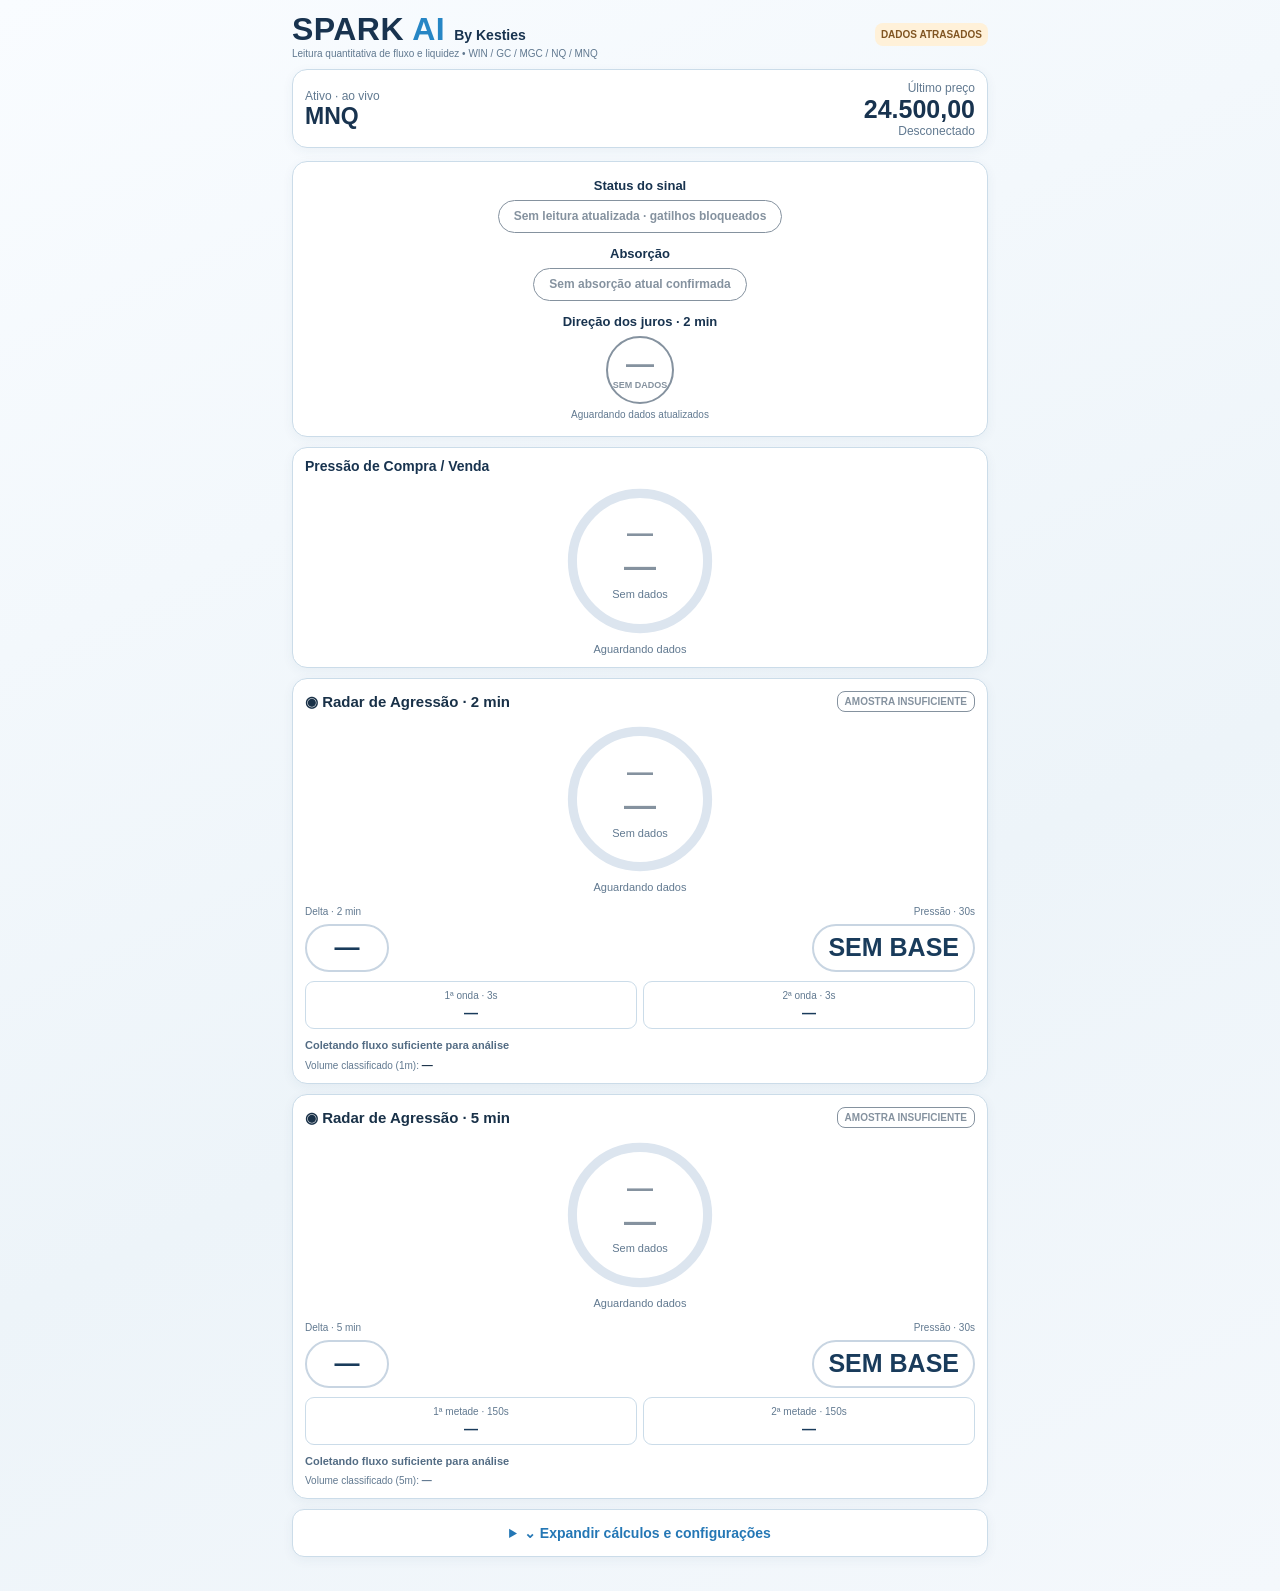
==== index.html @ b1f190fa "Fit Spark AI operational dashboard to iPhone viewport without scrolling" ====
<!DOCTYPE html>
<html lang="pt-BR"><head><meta charset="utf-8"/><meta content="width=device-width,initial-scale=1,viewport-fit=cover" name="viewport"/><meta content="#f2f7fb" name="theme-color"/><link href="./manifest.webmanifest" rel="manifest"/><title>Spark AI By Kesties</title><style>
:root{font:14px -apple-system,BlinkMacSystemFont,Inter,Arial,sans-serif;color:#e7effb;background:#080e18}*{box-sizing:border-box}body{margin:0;background:radial-gradient(ellipse at top right,#192a43,#080e18 65%)}main{max-width:1100px;margin:auto;padding:17px 13px 80px}.row{display:flex;align-items:center;justify-content:space-between;flex-wrap:wrap;gap:9px}.brand{font-size:25px;font-weight:900;letter-spacing:.04em}.brand em{color:#61ccf6;font-style:normal}.muted,small{color:#9cb0cb;font-size:12px}.pill{border-radius:8px;background:#4b3a20;color:#ffe0a5;padding:8px;font-size:11px;font-weight:800}.panel{background:#131e2e;border:1px solid #2e405a;border-radius:15px;padding:16px;margin-top:13px}.hero{background:linear-gradient(115deg,#152842,#131c2b)}h2{margin:0 0 13px;font-size:16px}.price{font-size:38px;font-weight:850}.signal{font-size:21px;font-weight:850}.delta-strip{display:flex;align-items:center;justify-content:space-between;gap:10px;margin-top:12px;background:#213248;border:1px solid #41556e;border-radius:10px;padding:10px 12px}.delta-strip strong{font-size:24px;white-space:nowrap}.delta-strip small{display:block;font-size:11px}.delta-strip .delta-caption{font-weight:700;font-size:12px}.zones{display:grid;grid-template-columns:1fr 1fr;gap:9px;margin-top:12px}.zone{background:#192c41;border:1px solid #38526b;border-radius:10px;padding:11px}.zone b{display:block;font-size:20px;margin:6px 0}.zone small{display:block;line-height:1.4}.zone.active-buy{border-color:#40d69c}.zone.active-sell{border-color:#ff7388}.up{color:#40d69c}.down{color:#ff7388}.neutral{color:#b4c2d3}.warning{color:#ffdc9e;background:#332b1b;padding:10px;border-radius:8px;font-size:12px;line-height:1.5;margin-top:12px}.grid{display:grid;grid-template-columns:repeat(2,minmax(0,1fr));gap:8px}.metric{background:#1c2c41;border:1px solid #34455e;border-radius:9px;padding:10px;min-width:0}.metric span{display:block;color:#acc0d9;font-size:12px}.metric strong{font-size:19px;overflow-wrap:anywhere}.controls{display:flex;gap:9px;flex-wrap:wrap;align-items:center}input,select,button{background:#263d57;color:#eef5ff;border:1px solid #47617e;border-radius:8px;padding:9px;font:inherit;max-width:100%}button{background:#276cad;font-weight:700}button:disabled{opacity:.5}label{color:#c2d1e4;font-size:12px}input[type=number]{width:100px}input[type=url]{width:100%}.hidden{display:none}.sides{display:grid;grid-template-columns:1fr 1fr;gap:8px;margin-bottom:8px;font-weight:800;font-size:12px}.sides div:last-child{text-align:right}.bar{height:16px;display:flex;overflow:hidden;border-radius:7px;background:#43536a}.buy{background:#29c88e}.sell{background:#ef6175}.tf{display:grid;grid-template-columns:repeat(5,minmax(0,1fr));gap:5px}.tfi{background:#20314a;border:1px solid #344a67;border-radius:8px;text-align:center;padding:8px 2px}.tfi b{display:block;font-size:15px;margin:6px 0}.tfi small{font-size:10px}.event{padding:10px;background:#1e3048;border-left:3px solid #5a9ce4;border-radius:8px;margin:8px 0}.event.bad{border-left-color:#ff7181}.event.good{border-left-color:#30d5a1}.events{max-height:310px;overflow:auto}.entry{display:grid;grid-template-columns:repeat(3,minmax(0,1fr));gap:7px}.entry .metric strong{font-size:16px}.cols{display:grid;gap:0}a{color:#8fc9ff}@media(min-width:750px){.grid{grid-template-columns:repeat(4,minmax(0,1fr))}.cols{grid-template-columns:1fr 1fr;gap:13px}} 
/* Direction has its own neutral/buy/sell color, independent from entry confirmation. */
#focusDash #focusDirection{width:92px;height:92px;min-width:92px;border:3px solid #c8d5e2;border-radius:50%;background:transparent;display:flex;align-items:center;justify-content:center;margin:8px auto 10px;box-sizing:border-box;font-size:54px;line-height:1;color:#7b8794}
#focusDash #focusDirection.is-up{border-color:#18a558;color:#127a42}
#focusDash #focusDirection.is-down{border-color:#d64545;color:#b12e2e}
#focusDash #focusDirection.is-neutral{border-color:#c8d5e2;color:#7b8794}
#focusDash #focusDirectionText.is-up{color:#127a42}
#focusDash #focusDirectionText.is-down{color:#b12e2e}
#focusDash #focusDirectionText.is-neutral{color:#7b8794}
</style><style>
main{max-width:720px;padding:10px 12px 34px}.brand{font-size:19px}.focus-head,.focus-pressure,.focus-flow,.focus-tile,.focus-entry{background:#112137;border:1px solid #2b5175;border-radius:15px;padding:12px;margin-top:10px}.focus-head{display:flex;align-items:center;justify-content:space-between;gap:10px}.focus-head strong{display:block;font-size:23px}.focus-price{text-align:right}.focus-price strong{font-size:25px}.focus-price small{display:block}.focus-label{color:#bdd2e9;font-size:12px;margin-bottom:6px}.focus-pressure-line{display:flex;align-items:center;gap:10px}.focus-pressure-line .bar{flex:1;height:13px}.focus-pressure-line b{font-size:19px}.focus-flow .row b{font-size:17px}.focus-flow-cols{min-height:67px;display:grid;grid-template-columns:85px minmax(0,1fr) 78px;align-items:end;gap:7px;margin-top:10px}.focus-flow-cols strong{display:block;font-size:21px;overflow-wrap:normal;white-space:nowrap}.focus-flow-cols small{display:block;font-size:10px;color:#aac0d7}.focus-histogram{min-width:0;height:54px;display:flex;gap:2px;align-items:center;justify-content:center;overflow:hidden}.focus-histogram i{display:block;flex:1;max-width:12px;background:#2ac98f;min-height:3px;border-radius:2px}.focus-histogram i.negative{background:#ed6175}.focus-grid{display:grid;grid-template-columns:1fr 1fr;gap:8px;margin-top:10px}.focus-tile{margin:0;min-width:0;min-height:118px;padding:12px;text-align:center;display:flex;flex-direction:column;align-items:center;justify-content:space-around;gap:5px}.focus-tile>b{align-self:start;font-size:13px}.focus-tile small{font-size:10px;color:#b5c8df}.focus-big{color:#41dd9c;font-size:36px;line-height:1}.focus-tile>strong{font-size:15px}.focus-ring{border:8px solid #31445e;border-top-color:#3cdb9d;border-left-color:#3cdb9d;border-bottom-color:#3cdb9d;border-radius:50%;width:82px;height:82px;display:flex;flex-direction:column;align-items:center;justify-content:center}.focus-ring strong{font-size:19px}.focus-ring small{font-size:9px}.focus-state{color:#a7b8d1;overflow-wrap:anywhere}.focus-structure{width:100%;font-size:11px}.focus-structure span{display:flex;justify-content:space-between;border-bottom:1px solid #29415d;padding:5px 0;gap:4px}.focus-entry{display:grid;grid-template-columns:1fr 1fr;gap:8px;margin-top:10px}.focus-entry strong{display:block;font-size:17px;margin-top:5px;overflow-wrap:anywhere}.focus-entry small{display:block;font-size:10px;color:#aec1d8}.advanced-details{margin-top:10px;border:1px solid #2b5175;border-radius:12px;background:#152842}.advanced-details summary{padding:15px;text-align:center;cursor:pointer;color:#79bcff;font-weight:700}.advanced-details #advancedContent{padding:0 8px 12px}.advanced-details .panel{margin-top:9px}#focusDash .pill{padding:4px 7px;font-size:10px;background:#28425a;color:#bbd5f0}@media(max-width:390px){.focus-tile{min-height:105px}.focus-flow-cols{grid-template-columns:73px minmax(0,1fr) 70px}.focus-head strong{font-size:20px}.focus-price strong{font-size:22px}} 
 .compact-header .brand{font-size:19px}.compact-header .muted{font-size:10px}.compact-header .pill{padding:6px;font-size:10px}@media(max-width:420px){.focus-flow{padding:10px}.focus-flow-cols{grid-template-columns:73px minmax(0,1fr) 66px;gap:4px}.focus-flow-cols strong{font-size:19px}.focus-histogram{height:44px}.focus-tile{min-height:100px;padding:9px}.focus-ring{width:67px;height:67px;border-width:6px}.focus-big{font-size:31px}.compact-header .brand{font-size:18px}}  .focus-flow{height:126px;overflow:hidden}.focus-flow-cols{height:65px;min-height:0;grid-template-columns:76px minmax(0,1fr) 75px;align-items:center}.focus-flow-cols>div{min-width:0;overflow:hidden}.focus-flow-cols strong{display:block;font-size:20px!important;white-space:nowrap!important;overflow:hidden;text-overflow:clip;word-break:normal!important;overflow-wrap:normal!important}.focus-histogram{height:56px;align-self:center}.focus-flow-cols small{font-size:10px}.focus-head{padding:9px 12px}.focus-pressure{padding:10px 12px}.focus-tile{min-height:104px}.focus-grid{gap:7px}.focus-tile .focus-ring{height:71px;width:71px} @media(max-width:420px){.focus-flow{height:120px}.focus-flow-cols{grid-template-columns:73px minmax(0,1fr) 65px}.focus-flow-cols strong{font-size:18px!important}.focus-histogram{height:49px}}  #focusVolume{display:block!important;max-width:100%;height:26px!important;line-height:26px!important;white-space:nowrap!important;overflow:hidden!important;font-size:19px!important;overflow-wrap:normal!important;word-break:keep-all!important}#focusHistogram{height:48px!important} .focus-flow{height:122px!important;max-height:122px!important;overflow:hidden!important}  #focusHistogram{height:50px!important;display:flex!important;align-items:stretch!important;gap:3px!important;position:relative}#focusHistogram:after{content:"";position:absolute;left:0;right:0;top:50%;height:1px;background:#445773;pointer-events:none}#focusHistogram .delta-slot{position:relative;flex:1;min-width:0;height:100%;display:block}#focusHistogram .delta-slot i{position:absolute;left:0;right:0;display:block;width:100%;max-width:none;border-radius:2px;height:auto}#focusHistogram .delta-slot i.positive{bottom:50%;background:#32d99c}#focusHistogram .delta-slot i.negative{top:50%;background:#ef6175}#focusHistogram svg{display:block;width:100%;height:60px;overflow:visible;flex:none}#focusHistogram{height:60px!important;overflow:hidden} html,body{width:100%;max-width:100%;overflow-x:hidden}#advancedDetails input,#advancedDetails select{font-size:16px!important} 
/* Flow AI — ice-white mobile theme. Presentation-only; no signal changes. */
:root{color:#193148;background:#f2f7fb;color-scheme:light}
html,body{background:#f2f7fb!important;color:#193148!important}
body{background:linear-gradient(155deg,#f9fcff 0%,#edf4f9 60%,#f4f8fc 100%)!important}
.brand,.focus-head strong,.focus-flow-cols strong,.focus-tile strong,.focus-entry strong{color:#18334f}
.brand em{color:#2686c5}
.muted,small,.focus-tile small,.focus-entry small,.focus-flow-cols small,.focus-label,.focus-price small{color:#617990!important}
.focus-head,.focus-pressure,.focus-flow,.focus-tile,.focus-entry,.panel,.advanced-details{background:#ffffff!important;border-color:#cbdce9!important;box-shadow:0 3px 12px rgba(31,68,105,.055)}
.focus-ring{background:#f9fcfe;border-color:#d9e4ee;border-top-color:#1dbb83;border-left-color:#1dbb83;border-bottom-color:#1dbb83}
.focus-ring strong,.focus-tile>b,.focus-structure span{color:#193148}
.focus-structure span{border-color:#dce7ef}
.focus-state,.neutral{color:#536c84}
.focus-pressure-line .bar,.bar{background:#dfebf2}
.up{color:#059b6c!important}.down{color:#d54562!important}
.buy{background:#24b988}.sell{background:#e95a77}
.focus-big{color:#08ad7b}
#focusHistogram svg{background:transparent}
.advanced-details summary{color:#2477b5}
.metric,.zone,.delta-strip,.tfi,.event{background:#f1f6fa!important;border-color:#d3e2ed!important;color:#1a3650}
.metric span,.zone small{color:#607a93}
.hero{background:#fff!important}
.pill{background:#fff2d6;color:#7b571b}
input,select{background:#fff;color:#17334c;border-color:#a7bfd2}
button{background:#2374af;color:#fff}
.warning{background:#fff4df;color:#77501a}
a{color:#216ba7}
#focusDash #focusBias{background:#e7f1f7;color:#355c77}
#focusDash #focusBias.up{background:#e0f8ee;color:#087950!important}
#focusDash #focusBias.down{background:#ffe9ee;color:#c23453!important}

/* Radar de agressao — mobile layout fix */
.focus-flow.focus-radar{height:auto!important;max-height:none!important;min-height:0!important;overflow:visible!important;padding:12px!important}
.focus-radar .row{gap:6px;flex-wrap:wrap}
.focus-radar .row>b{font-size:16px}
.focus-radar .pill{font-size:10px;max-width:100%}
.radar-share,.radar-metrics{display:flex;justify-content:space-between;align-items:end;margin-top:9px;gap:12px}
.radar-share>div,.radar-metrics>div{min-width:0;flex:1}
.radar-share small,.radar-metrics small,.radar-waves small{display:block!important;font-size:10px!important;color:#617990!important;line-height:1.3}
.radar-share strong{display:block;font-size:24px;font-variant-numeric:tabular-nums;line-height:1.3}
#radarBuy{color:#07956d}#radarSell{color:#d84d6b}
.radar-bar{display:flex;gap:2px;width:100%;height:12px;background:#e1ebf1;border-radius:12px;overflow:hidden;margin-top:7px}
#radarBuyBar{background:#0ba879;width:50%;transition:width .25s}#radarSellBar{background:#ea617b;width:50%;transition:width .25s}
#radarBuyBar5m{background:#0ba879;width:50%;transition:width .25s}#radarSellBar5m{background:#ea617b;width:50%;transition:width .25s}
.radar-metrics strong{font-size:16px;color:#193148;display:block;white-space:normal;line-height:1.4}
.radar-metrics strong.metric-outline{display:inline-flex;align-items:center;justify-content:center;min-width:84px;min-height:48px;padding:8px 14px;border:2px solid #c8d5e2;border-radius:999px;background:transparent;box-sizing:border-box;font-size:clamp(17px,4vw,25px);font-weight:800;line-height:1.1;white-space:nowrap;margin-top:6px;font-variant-numeric:tabular-nums}
.radar-metrics strong.metric-positive{border-color:#18a558;color:#127a42}
.radar-metrics strong.metric-negative{border-color:#d64545;color:#b12e2e}
.radar-metrics strong.metric-neutral{border-color:#c8d5e2;color:#193b5b}
.radar-waves{display:grid;grid-template-columns:repeat(3,minmax(0,1fr));gap:6px;margin-top:9px}
.radar-waves>div{min-width:0;background:#e7f0f6;padding:7px 4px;text-align:center;border-radius:9px}
.radar-waves strong{display:block;font-size:14px;color:#193b5b;margin-top:3px;white-space:nowrap}
.radar-waves>div.radar-positive{background:#d5f3e1}
.radar-waves>div.radar-positive strong{color:#116239}
.radar-waves>div.radar-positive small{color:#23684a!important}
.radar-waves>div.radar-negative{background:#fbe0e0}
.radar-waves>div.radar-negative strong{color:#a12632}
.radar-waves>div.radar-negative small{color:#923a43!important}
.radar-interpret{margin-top:9px;font-size:11px;color:#536c84;font-weight:700;line-height:1.4}
.radar-foot{font-size:10px;color:#617990;margin-top:6px}
.radar-foot #focusVolume{display:inline!important;font-size:11px!important;height:auto!important;line-height:normal!important;overflow:visible!important;color:#193148!important}

/* Balanced mobile layout: readable typography and sufficient touch spacing. */
@media(max-width:600px){
 main{padding:10px 12px 28px!important}
 .compact-header{gap:5px!important;margin:0 2px 7px!important}
 .compact-header .brand{font-size:19px!important;line-height:1.22!important}
 .compact-header .brand small{font-size:12px!important}
 .compact-header .muted{font-size:11px!important;line-height:1.35!important}
 .compact-header .pill{padding:6px 9px!important;font-size:11px!important}
 .focus-head,.focus-pressure,.focus-flow.focus-radar,.focus-entry{margin-top:10px!important;border-radius:15px!important;box-shadow:0 3px 12px rgba(31,68,105,.055)!important}
 .focus-head{padding:12px 13px!important}
 .focus-head strong{font-size:23px!important;line-height:1.2!important}
 .focus-price strong{font-size:26px!important}
 .focus-head .muted,.focus-price small{font-size:12px!important}
 .focus-pressure{padding:11px 13px!important}
 .focus-label{font-size:12px!important;margin-bottom:6px!important}
 .focus-pressure-line b{font-size:21px!important}
 .focus-pressure-line .bar{height:14px!important}
 .focus-flow.focus-radar{padding:13px!important}
 .focus-radar .row>b{font-size:18px!important}
 .focus-radar .pill{font-size:10px!important;padding:5px 8px!important}
 .radar-share,.radar-metrics{margin-top:9px!important;gap:10px!important}
 .radar-share strong{font-size:27px!important;line-height:1.2!important}
 .radar-share small,.radar-metrics small,.radar-waves small{font-size:11px!important;line-height:1.35!important}
 .radar-bar{height:12px!important;margin-top:8px!important}
 .radar-metrics strong{font-size:19px!important;line-height:1.2!important}
 .radar-metrics strong.metric-outline{padding:7px 13px!important;min-height:43px!important}
 .radar-waves{gap:8px!important;margin-top:11px!important}
 .radar-waves>div{padding:8px 4px!important;min-height:60px!important;border-radius:12px!important}
 .radar-waves strong{font-size:18px!important;line-height:1.2!important;margin-top:5px!important}
 .radar-interpret{font-size:12px!important;line-height:1.4!important;margin-top:9px!important}
 .radar-foot{font-size:11px!important;margin-top:7px!important;line-height:1.3!important}
 .radar-foot strong{font-size:13px!important}
 .focus-entry{padding:12px 14px!important;grid-template-columns:1fr!important}
 .focus-entry strong{font-size:23px!important;margin-top:5px!important}
 .focus-entry small{font-size:12px!important}
 .advanced-details{margin-top:10px!important}
 .advanced-details summary{padding:13px!important;font-size:14px!important}
}

/* Mobile operational view: retain readable signals, remove secondary row height. */
@media(max-width:600px){
 main{padding:5px 10px 12px!important}
 .compact-header{margin-bottom:3px!important}
 .compact-header .muted{display:none!important}
 .compact-header .brand{font-size:19px!important}
 .compact-header .pill{padding:3px 8px!important}
 .focus-head,.focus-pressure,.focus-flow.focus-radar,.focus-entry{margin-top:6px!important}
 .focus-head{padding:8px 12px!important}
 .focus-head strong{font-size:21px!important}
 .focus-price strong{font-size:24px!important}
 .focus-pressure{padding:8px 12px!important}
 .focus-label{margin-bottom:3px!important}
 .focus-flow.focus-radar{padding:9px 11px!important}
 .focus-radar .row>b{font-size:17px!important}
 .radar-share,.radar-metrics{margin-top:5px!important}
 .radar-share strong{font-size:25px!important}
 .radar-bar{margin-top:5px!important;height:10px!important}
 .radar-metrics strong.metric-outline{padding:4px 10px!important;min-height:34px!important}
 .radar-waves{margin-top:6px!important;gap:7px!important}
 .radar-waves>div{min-height:49px!important;padding:6px 5px!important}
 .radar-waves>div:last-child{display:none!important}
 .radar-waves strong{font-size:17px!important;margin-top:2px!important}
 .radar-interpret,.radar-foot{display:none!important}
 .focus-entry{padding:8px 12px!important}
 .focus-entry strong{font-size:22px!important;margin-top:2px!important}
 .advanced-details{margin-top:6px!important}
 .advanced-details summary{padding:9px!important}
}
.focus-absorption{background:white;border:1px solid #cbdce9;border-radius:14px;padding:8px 12px;margin-top:6px;display:flex;justify-content:space-between;align-items:center;gap:10px;color:#193148}.focus-absorption small{font-size:11px}.focus-absorption strong{font-size:12px;color:#a66d19;text-align:right}

/* Keep feed-status changes from moving the entire mobile dashboard. */
@media(max-width:600px){
 .compact-header{display:grid!important;grid-template-columns:minmax(0,1fr);gap:3px!important;align-items:center;justify-items:start}
 .compact-header>div{min-width:0;width:100%}
 .compact-header #sourceTag{grid-column:1;justify-self:start;box-sizing:border-box;min-height:20px;line-height:14px;white-space:nowrap}
 .focus-price strong,.radar-share strong,.metric-outline{font-variant-numeric:tabular-nums}
}
</style><script>
if('serviceWorker' in navigator){
 let refreshed=false;
 navigator.serviceWorker.addEventListener('controllerchange',()=>{
   if(refreshed)return;
   refreshed=true;
   location.reload();
 });
 window.addEventListener('load',()=>{
   navigator.serviceWorker.register('./sw.js',{updateViaCache:'none'})
     .then(reg=>reg.update()).catch(()=>{});
 });
}
</script><link href="./spark.css?v=spark-mobile-20261024-v2" rel="stylesheet"/><meta content="Spark AI" name="apple-mobile-web-app-title"/></head><body><main><header class="row compact-header"><div><div class="brand"><span class="spark-wordmark">SPARK <em>AI</em></span><span class="spark-by">By Kesties</span></div><div class="muted">Leitura quantitativa de fluxo e liquidez • WIN / GC / MGC / NQ / MNQ</div></div><span class="pill" id="sourceTag">DEMO • ARTIFICIAL</span></header>
<div id="focusDash">
<section class="focus-head"><div><span class="muted">Ativo · ao vivo</span><strong id="focusInstrument">MNQ</strong></div><div class="focus-price"><span class="muted">Último preço</span><strong id="focusPrice">—</strong><small id="focusFeed">Aguardando feed</small></div></section><section aria-label="Status, absorção e direção dos juros" class="spark-status panel"><div class="spark-status-item"><h2>Status do sinal</h2><div id="sparkEntrySlot"><strong id="focusEntry">AGUARDAR</strong></div></div><div class="spark-status-item"><h2>Absorção</h2><div id="sparkAbsSlot"><strong id="focusAbsorption">SEM ABSORÇÃO DETECTADA</strong></div></div><div class="spark-status-item"><h2>Direção dos juros · 2 min</h2><div aria-label="Aguardando dados dos juros" class="spark-interest" data-tone="neutral" id="sparkInterest" role="img"><span aria-hidden="true" id="sparkInterestArrow">—</span><strong id="sparkInterestLabel">SEM DADOS</strong></div><small id="sparkInterestNote">Aguardando dados atualizados</small><span hidden="" id="sparkTreasurySlot"><strong id="focusTreasury2m">JUROS 2 MIN · AGUARDANDO</strong></span></div></section>
<section class="focus-pressure"><div class="focus-label">Pressão de Compra / Venda</div><div class="focus-pressure-line" hidden=""><b class="up" id="focusBuy">—</b><div class="bar"><div class="buy" id="focusBuyBar" style="width:50%"></div><div class="sell" id="focusSellBar" style="width:50%"></div></div><b class="down" id="focusSell">—</b></div><div aria-label="Aguardando dados" class="spark-gauge" data-tone="neutral" id="sparkPressure" role="img"><svg aria-hidden="true" viewbox="0 0 120 120"><circle class="spark-track" cx="60" cy="60" r="52"></circle><path class="spark-arc"></path></svg><div class="spark-gauge-values"><span aria-hidden="true" class="spark-arrow">—</span><strong class="spark-percent">—</strong><span class="spark-contracts">Sem dados</span></div></div><div class="spark-gauge-caption" id="sparkPressureCaption">Aguardando dados</div></section>
<section class="focus-flow focus-radar"><div class="row"><b>◉ Radar de Agressão · 2 min</b><span class="pill" id="focusBias">AGUARDANDO</span></div><div aria-label="Aguardando dados" class="spark-gauge" data-tone="neutral" id="sparkRadar2m" role="img"><svg aria-hidden="true" viewbox="0 0 120 120"><circle class="spark-track" cx="60" cy="60" r="52"></circle><path class="spark-arc"></path></svg><div class="spark-gauge-values"><span aria-hidden="true" class="spark-arrow">—</span><strong class="spark-percent">—</strong><span class="spark-contracts">Sem dados</span></div></div><div class="spark-gauge-caption" id="sparkRadar2mCaption">Aguardando dados</div><div class="radar-share" hidden=""><div><small>Compras · 2 min</small><strong id="radarBuy">—</strong></div><div style="text-align:right"><small>Vendas · 2 min</small><strong id="radarSell">—</strong></div></div><div class="radar-bar" hidden=""><div id="radarBuyBar"></div><div id="radarSellBar"></div></div><div class="radar-metrics"><div><small>Delta · 2 min</small><strong id="focusDelta">—</strong></div><div style="text-align:right"><small>Pressão · 30s</small><strong id="radarAcceleration">—</strong></div></div><div class="radar-waves"><div><small>1ª onda · 3s</small><strong id="radarWave1">—</strong></div><div><small>2ª onda · 3s</small><strong id="radarWave2">—</strong></div><div><small>Preço · 2 min</small><strong id="radarPriceMove">—</strong></div></div><div class="radar-interpret" id="radarInterpretation">Aguardando negócios classificados</div><div class="radar-foot">Volume classificado (1m): <strong id="focusVolume">—</strong></div></section>
<section class="focus-flow focus-radar"><div class="row"><b>◉ Radar de Agressão · 5 min</b><span class="pill" id="focusBias5m">AGUARDANDO</span></div><div aria-label="Aguardando dados" class="spark-gauge" data-tone="neutral" id="sparkRadar5m" role="img"><svg aria-hidden="true" viewbox="0 0 120 120"><circle class="spark-track" cx="60" cy="60" r="52"></circle><path class="spark-arc"></path></svg><div class="spark-gauge-values"><span aria-hidden="true" class="spark-arrow">—</span><strong class="spark-percent">—</strong><span class="spark-contracts">Sem dados</span></div></div><div class="spark-gauge-caption" id="sparkRadar5mCaption">Aguardando dados</div><div class="radar-share" hidden=""><div><small>Compras · 5 min</small><strong id="radarBuy5m">—</strong></div><div style="text-align:right"><small>Vendas · 5 min</small><strong id="radarSell5m">—</strong></div></div><div class="radar-bar" hidden=""><div id="radarBuyBar5m"></div><div id="radarSellBar5m"></div></div><div class="radar-metrics"><div><small>Delta · 5 min</small><strong id="focusDelta5m">—</strong></div><div style="text-align:right"><small>Pressão · 30s</small><strong id="radarAcceleration5m">—</strong></div></div><div class="radar-waves"><div><small>1ª metade · 150s</small><strong id="radarWave15m">—</strong></div><div><small>2ª metade · 150s</small><strong id="radarWave25m">—</strong></div><div><small>Preço · 5 min</small><strong id="radarPriceMove5m">—</strong></div></div><div class="radar-interpret" id="radarInterpretation5m">Aguardando negócios classificados</div><div class="radar-foot">Volume classificado (5m): <strong id="focusVolume5m">—</strong></div></section>




</div>
<details class="advanced-details" id="advancedDetails"><summary>⌄ Expandir cálculos e configurações</summary><div id="advancedContent"><section class="panel" id="candleFlowPanel"><h2>Formação dos candles · 2 e 5 min</h2><div id="candleFlowBars">Aguardando servidor atualizado e negócios ao vivo.</div><p aria-live="polite" id="candleFlowSetup">Sem gatilho confirmado.</p><small>Delta estimado confirma o gatilho; absorção isolada é observação.</small></section><div class="focus-grid">
<section class="focus-tile"><b>Direção</b><div class="focus-big" id="focusDirection">↔</div><strong id="focusDirectionText">AGUARDAR</strong><small id="focusDirectionNote">Aguardando confirmação</small></section>
<section class="focus-tile"><b>Confluência</b><div class="focus-ring"><strong id="focusConfluence">—</strong><small>critérios</small></div><small id="focusConfluenceNote">Nenhum sinal confirmado</small></section>
<section class="focus-tile"><b>Juros / Treasury</b><strong class="focus-state" id="focusTreasury">AGUARDANDO</strong><small id="focusTreasuryNote">Sem confirmação direcional</small></section>
<section class="focus-tile"><b>Estrutura</b><div class="focus-structure"><span>Rompimento <b id="focusBreak">—</b></span><span>Ondas <b id="focusWaves">Pesquisa</b></span><span>Absorção <b id="focusAbs">—</b></span></div></section>
</div><section class="focus-entry"><div><small>Stop / Alvo</small><strong id="focusRisk">— / —</strong><small>Informativo · sem ordens</small></div></section><section class="panel"><h2>Pressão compradora × vendedora</h2><div class="sides"><div class="up">◀ COMPRA <span id="buyPct">50%</span></div><div class="down">VENDA <span id="sellPct">50%</span> ▶</div></div><div class="bar"><div class="buy" id="buyBar" style="width:50%"></div><div class="sell" id="sellBar" style="width:50%"></div></div><p class="muted" id="flowNarrative">Aguardando agressões classificadas.</p><div class="grid"><div class="metric"><span>Delta</span><strong id="delta">—</strong></div><div class="metric"><span>Volume</span><strong id="volume">—</strong></div><div class="metric"><span>Negócios / seg</span><strong id="rate">—</strong></div><div class="metric"><span>Força /100</span><strong id="score">—</strong></div></div></section><section class="panel hero"><div class="row"><div><div class="muted" id="instrumentLabel">WIN · Mini índice</div><div class="price" id="price">132.400</div><div class="muted" id="priceHint">Preço fictício</div></div><div><div class="muted">SINAL EXPERIMENTAL</div><div class="signal neutral" id="signal">AGUARDAR</div><div class="muted" id="confidence">Força heurística: —</div></div></div><div aria-live="polite" class="delta-strip"><div><small>DELTA AGRESSOR · ÚLTIMOS 60s</small><div class="delta-caption" id="heroDeltaTrend">Aguardando fluxo</div></div><strong class="neutral" id="heroDelta">—</strong></div><div aria-live="polite" class="zone" style="margin-top:10px"><small>FIBO · ESTRUTURAL</small><b id="heroFibo" style="font-size:17px">—</b><small id="heroFiboDetail">30m / 60m · aguardando</small></div><div aria-live="polite" class="zone" style="margin-top:10px"><small>CONFLUÊNCIA · DELTA + PREÇO + JUROS (QUANDO DISPONÍVEL)</small><b id="shortConfluence">Aguardando dados</b><small id="shortDelta">1s / 3s / 5s: —</small><small id="shortAcceleration">Aceleração: —</small><small id="shortMove">Deslocamento: —</small><small>Critérios heurísticos, não garantem entrada segura.</small></div><div class="zones"><div class="zone" id="buyZoneCard"><small>GATILHO DE COMPRA</small><b class="up" id="buyTrigger">Aguardando dados</b><small id="buyZoneText">Possível compra após romper e confirmar fluxo acima da resistência</small></div><div class="zone" id="sellZoneCard"><small>GATILHO DE VENDA</small><b class="down" id="sellTrigger">Aguardando dados</b><small id="sellZoneText">Possível venda após perder o suporte e confirmar fluxo vendedor</small></div></div><div aria-live="polite" class="zone" style="margin-top:11px"><small>REGIÃO DE ABSORÇÃO · HIPÓTESE</small><b id="absZone">Aguardando negócios</b><small id="absStatus">Sem evidência suficiente.</small><small id="absDirection">Direção: aguardando confirmação.</small></div><p class="muted" id="triggerInfo">Níveis de observação: não constituem ordens ou indicação de alta probabilidade.</p><div class="warning">Painel experimental, sem ordens automáticas. O score não é probabilidade de acerto. DEMO usa números inventados; dados reais exigem fornecedor licenciado e servidor seguro.</div></section>
<section class="panel"><h2>Fibonacci · regiões de retração</h2><p class="muted" id="fibDirection">Sem pivôs identificados</p><div class="metric"><span>38,2% · 50%–61,8% (zona prioritária) · 78,6%</span><strong id="fibLevels" style="font-size:14px;line-height:1.7">—</strong></div><p class="muted" id="fibStatus">Aguardando histórico de preços</p><p class="muted">Pivôs estruturais de 30m e 60m, com dados suficientes; sessão anterior indisponível até integração histórica. É somente confluência contextual, não habilita entradas nem substitui o filtro de juros/fluxo.</p></section>
<section class="panel"><h2>Confluência juros + agressão anormal</h2><p class="muted" id="filterState">FILTROS: aguardando dados.</p><div class="grid"><div class="metric"><span>Juros DI1 / Treasury</span><strong id="diStatus" style="font-size:15px">Aguardando</strong></div><div class="metric"><span>Pressão vs. normal</span><strong id="burstStatus" style="font-size:15px">Aguardando</strong></div><div class="metric"><span>Confluência</span><strong id="confluence" style="font-size:15px">Sem confirmação</strong></div></div><p class="muted">Pré-alerta por pressão acima de 1,8× o volume médio por segundo (mín. oito janelas), predomínio agressor acima de 55% e DI1 movendo-se em direção oposta. Janela de 2–3 segundos é objetivo experimental, não previsão garantida.</p></section><section class="panel"><h2>Diagnóstico das fontes</h2><div class="grid"><div class="metric"><span>WIN / instrumento</span><strong id="healthWin">Desconectado</strong></div><div class="metric"><span>DI1</span><strong id="healthDI">Desconectado</strong></div><div class="metric"><span>Book de ofertas</span><strong id="healthBook">Não integrado</strong></div><div class="metric"><span>Qualidade</span><strong id="healthQuality">Aguardando</strong></div></div><p class="muted" id="healthDetail">Diagnóstico demonstrativo: o book exige fonte e protocolo próprios; nenhuma conexão é inferida.</p><div class="controls"><button id="selfTest" type="button">Testar cenários sintéticos</button><span class="muted" id="selfTestResult">Teste não executado</span></div></section><section class="panel"><h2>Mercado e fonte</h2><div class="controls"><label>Instrumento <select id="instrument"><option value="WIN">WIN · Mini índice</option><option value="GC">GC · Ouro futuro</option><option value="MGC">MGC · Micro ouro</option><option value="NQ">NQ · E-mini Nasdaq</option><option selected="" value="MNQ">MNQ · Micro Nasdaq</option></select></label><label>Fonte <select id="source"><option value="demo">Simulação</option><option value="csv">Replay CSV</option><option selected="" value="ws">WebSocket WSS</option></select></label><label>Nível de rompimento <input id="level" step="5" type="number" value="132480"/></label><label>Stop máx. WIN (opcional para ouro/Nasdaq) <input id="maxStop" max="200" min="0.01" step="5" type="number" value="200"/></label></div><div class="hidden" id="csvWrap"><p class="muted">CSV com colunas timestamp,price,size,side,symbol (side: buy/sell). Reprodução acelerada.</p><input accept=".csv,text/csv" id="file" type="file"/></div><div class="panel" id="pairedInfo" style="margin:12px 0;padding:12px">Micro MGCZ6/MNQZ6: preço e delta próprios; GCZ6/NQZ6 como referência: <strong id="gcRefInfo">Aguardando negócios do contrato maior</strong>. Os fluxos não são somados.</div><div class="hidden" id="wsWrap"><p class="muted">Servidor próprio autorizado, sem chaves de API no navegador.</p><input id="endpoint" placeholder="wss://servidor/market" type="url" value="wss://p01--flow-ai-terminal--9x4b7j6xqn8l.code.run"/><label>Token de acesso ao Spark AI <input autocomplete="off" id="bridgeToken" placeholder="Token privado do servidor" type="password"/></label><label>Contrato Massive validado <input id="contract" maxlength="20" placeholder="GCZ6" type="text" value="MNQZ6"/></label><p class="muted">Contrato selecionado manualmente; o sistema ainda não faz rolagem automática. Utilize somente servidor WSS privado com TLS e autenticação.</p></div><p class="muted" id="demoPhase">Cenário fictício disponível — clique em Iniciar</p><div class="controls" style="margin-top:12px"><button id="start">▶ Iniciar</button><button disabled="" id="stop">Pausar</button><button id="reset">Zerar</button><span class="muted" id="status">Parado</span></div></section>
<section class="panel"><h2>Fluxo por tempo</h2><div class="tf" id="timeframes"></div><p class="muted" id="feedAge">Sem dados.</p><p class="muted">1m, 5m, 15m, 30m e diário. Janelas incompletas são sinalizadas.</p></section>
<div class="cols"><section class="panel"><h2>Plano de entrada assistido</h2><div class="metric"><span>ESTADO</span><strong id="stage">OBSERVAÇÃO</strong></div><p class="muted" id="reason">Aguardando fluxo.</p><div class="entry"><div class="metric"><span>Entrada</span><strong id="entry">—</strong></div><div class="metric"><span>Stop</span><strong id="stopPrice">—</strong></div><div class="metric"><span>Risco</span><strong id="risk">—</strong></div></div><div class="entry" style="margin-top:8px"><div class="metric"><span>Alvo 1</span><strong id="target1">—</strong></div><div class="metric"><span>Alvo 2</span><strong id="target2">—</strong></div><div class="metric"><span>Nível</span><strong id="breakLevel">132.480</strong></div></div><p class="muted">WIN: stop máximo de 200 pontos. Ouro e Nasdaq: alertas informativos sem exigir stop no Spark AI; configure e execute seu próprio controle de risco na NinjaTrader. O Spark AI não envia ordens.</p></section>
<section class="panel"><h2>Análise explicável</h2><p class="muted" id="intelligence">Delta, velocidade, deslocamento, pressão, liquidez e rompimento. IA preditiva externa não conectada.</p><h2>Alertas e acompanhamento</h2><div class="controls"><button id="enablePush" type="button">Ativar alertas no iPhone</button><button id="testPush" type="button">Testar notificação push</button><span class="muted" id="pushStatus">Para iPhone: adicionar o Spark AI à Tela de Início antes de ativar.</span></div><p class="muted" id="outcomeSummary">Sem resultados medidos.</p><div class="events" id="events">Nenhum alerta.</div><div class="controls"><button id="export">Exportar CSV</button><button id="clear">Limpar alertas</button></div></section></div>
<section class="panel"><a href="./gold.html">Módulo Gold anterior →</a><p class="muted">Não identifica nominalmente bancos ou fundos. Absorção e liquidez oculta exigem dados de livro de ofertas. Sinais não validados; não utilizar para execução financeira sem testes fora da amostra, custos, slippage e latência.</p></section></div></details></main><script defer="" src="./app.js?v=spark-mobile-20261024-v2"></script></body></html>
---- spark.css ----
/* Spark AI: presentation only. Source values remain bound to the existing engine. */
[hidden]{display:none!important}
.compact-header .brand{display:flex;align-items:baseline;gap:9px;white-space:nowrap;font-size:27px!important;line-height:1.2!important}
.spark-wordmark{font-weight:900;letter-spacing:.015em}.spark-by{font-size:12px;letter-spacing:0;font-weight:750;color:#18334f}
.spark-status{display:grid;gap:13px;text-align:center;padding:16px 12px!important}
.spark-status-item{min-width:0}.spark-status h2{font-size:13px;font-weight:750;margin:0 0 7px;color:#18334f}
.spark-status #focusEntry,.spark-status #focusAbsorption{display:inline-block;max-width:100%;padding:7px 15px;border:1.5px solid currentColor;border-radius:24px;font-size:12px!important;font-weight:750;line-height:1.4;overflow-wrap:anywhere;background:transparent;color:#85929f!important}
.spark-status [data-tone="buy"],.spark-gauge[data-tone="buy"]{color:#059b6c!important}
.spark-status [data-tone="sell"],.spark-gauge[data-tone="sell"]{color:#d54562!important}
.spark-status [data-tone="neutral"]{color:#85929f!important}
.spark-interest{border:2px solid currentColor;border-radius:50%;width:68px;height:68px;margin:0 auto 5px;display:flex;align-items:center;justify-content:center;flex-direction:column;color:#85929f;gap:2px}
#sparkInterestArrow{font-size:28px;line-height:1;font-weight:800}#sparkInterestLabel{font-size:10px;line-height:1.15}
#sparkInterestNote{display:block;font-size:10px!important}
.spark-gauge{width:136px;height:136px;position:relative;margin:9px auto 3px;color:#85929f}
.spark-gauge svg{width:100%;height:100%;display:block}.spark-track,.spark-arc{fill:none;stroke-width:7}.spark-track{stroke:#dce5ef}.spark-arc{stroke:currentColor;stroke-linecap:round}
.spark-gauge-values{position:absolute;inset:0;display:flex;align-items:center;justify-content:center;flex-direction:column;gap:2px}
.spark-arrow{font-size:26px;font-weight:850;line-height:1}.spark-percent{font-size:28px;line-height:1.15}.spark-contracts{font-size:10px;color:#617990;line-height:1.3}
.spark-gauge-caption{text-align:center;color:#617990;font-size:11px;line-height:1.4}
.focus-pressure .focus-label{font-size:14px;font-weight:750;color:#18334f!important;margin-bottom:0}
#focusDash .focus-radar .row>b{font-size:15px!important}
#focusDash .radar-metrics{margin-top:9px!important}
@media(min-width:600px){.compact-header .brand{font-size:32px!important}.spark-by{font-size:14px}.spark-gauge{width:156px;height:156px}.spark-percent{font-size:32px}.spark-contracts{font-size:11px}}
@media(prefers-reduced-motion:no-preference){.spark-gauge,.spark-interest{transition:color .2s ease}.spark-status [data-tone]{transition:color .2s ease,border-color .2s ease}}
.spark-status #focusEntry[data-tone="buy"],.spark-status #focusAbsorption[data-tone="buy"]{color:#059b6c!important}
.spark-status #focusEntry[data-tone="sell"],.spark-status #focusAbsorption[data-tone="sell"]{color:#d54562!important}
#focusDash .radar-waves{grid-template-columns:repeat(2,minmax(0,1fr))!important}
#focusDash .radar-waves>div:last-child{display:none!important}
#focusDash .radar-waves>div{background:transparent!important;border:1px solid #cbdce9}
#focusDash .radar-waves>div.radar-positive{border-color:#059b6c}
#focusDash .radar-waves>div.radar-negative{border-color:#d54562}
#sparkInterestLabel{white-space:nowrap;font-size:9px}
#focusDash #focusBias[data-tone],#focusDash #focusBias5m[data-tone]{border:1px solid currentColor;background:transparent!important}
#focusDash #focusBias[data-tone="buy"],#focusDash #focusBias5m[data-tone="buy"]{color:#059b6c!important}
#focusDash #focusBias[data-tone="sell"],#focusDash #focusBias5m[data-tone="sell"]{color:#d54562!important}
#focusDash #focusBias[data-tone="neutral"],#focusDash #focusBias5m[data-tone="neutral"]{color:#85929f!important}

/* The operational dashboard occupies one viewport; settings scroll only when opened. */
@media(max-width:600px) and (orientation:portrait){
 :root{--spark-safe-top:max(6px,env(safe-area-inset-top));--spark-safe-bottom:max(6px,env(safe-area-inset-bottom));--spark-dash-height:calc(100svh - var(--spark-safe-top) - var(--spark-safe-bottom) - 84px)}
 main{display:grid;grid-template-rows:38px var(--spark-dash-height) auto;gap:6px;padding:var(--spark-safe-top) 9px var(--spark-safe-bottom)!important;min-height:100svh}
 .compact-header{display:flex!important;flex-wrap:nowrap!important;align-items:center!important;gap:6px!important;margin:0!important;min-width:0}
 .compact-header>div{width:auto!important;min-width:0}
 .compact-header .brand{font-size:24px!important;gap:6px}
 .compact-header .spark-by{font-size:10px}
 .compact-header #sourceTag{max-width:110px;white-space:normal!important;text-align:center;font-size:9px!important;line-height:1.15!important;padding:3px 5px!important;min-height:0!important}
 #focusDash{display:grid;grid-template-rows:54px 112px 88px minmax(146px,1fr) minmax(146px,1fr);gap:6px;min-height:0}
 #focusDash>section{margin:0!important;min-width:0;min-height:0;border-radius:12px!important;box-sizing:border-box}
 #focusDash .focus-head{padding:6px 10px!important}
 #focusDash .focus-head strong{font-size:19px!important;line-height:1.15!important}
 #focusDash .focus-head .muted,#focusDash .focus-head small{font-size:10px!important;line-height:1.2}
 #focusDash .spark-status{grid-template-columns:minmax(0,1fr) 100px;grid-template-rows:1fr 1fr;gap:4px 8px;padding:8px 10px!important;align-items:center}
 .spark-status .spark-status-item:nth-child(3){grid-column:2;grid-row:1 / 3}
 .spark-status h2{font-size:11px;margin:0 0 4px;line-height:1.25}
 .spark-status #focusEntry,.spark-status #focusAbsorption{padding:4px 8px;font-size:11px!important;line-height:1.25}
 .spark-status .spark-interest{width:48px;height:48px;margin:0 auto 3px}
 #sparkInterestArrow{font-size:22px}#sparkInterestLabel{font-size:8px}
 #sparkInterestNote{font-size:8px!important;line-height:1.2}
 #focusDash .focus-pressure{display:grid;grid-template-columns:minmax(0,1fr) 80px;grid-template-rows:1fr 1fr;gap:0 8px;padding:6px 12px!important;align-items:center}
 #focusDash .focus-pressure .focus-label{grid-column:1;grid-row:1;align-self:end;font-size:14px!important;margin:0!important;line-height:1.2}
 #sparkPressure{grid-column:2;grid-row:1 / 3;width:76px;height:76px;margin:0;justify-self:end}
 #sparkPressureCaption{grid-column:1;grid-row:2;text-align:left;align-self:start;padding-top:4px;font-size:11px}
 #focusDash .focus-flow.focus-radar{display:grid;grid-template-columns:90px minmax(0,1fr);grid-template-rows:20px minmax(72px,1fr) 39px;gap:4px 10px;padding:7px 10px!important}
 #focusDash .focus-radar>.row{grid-column:1 / 3;grid-row:1;flex-wrap:nowrap;gap:6px;min-width:0}
 #focusDash .focus-radar .row>b{font-size:13px!important;white-space:nowrap;line-height:1.2}
 #focusDash .focus-radar .pill{font-size:8px!important;padding:3px 5px!important;line-height:1.1}
 .focus-radar .spark-gauge{grid-column:1;grid-row:2;align-self:center;justify-self:center;width:86px;height:86px;margin:0}
 #sparkRadar2mCaption,#sparkRadar5mCaption{display:none}
 .spark-gauge .spark-arrow{font-size:19px;line-height:1}
 .spark-gauge .spark-percent{font-size:22px;line-height:1.1}
 .spark-gauge .spark-contracts{font-size:8px;line-height:1.2;white-space:nowrap}
 #sparkPressure .spark-arrow{font-size:16px}#sparkPressure .spark-percent{font-size:20px}#sparkPressure .spark-contracts{font-size:7px}
 #focusDash .radar-metrics{grid-column:2;grid-row:2;align-self:center;display:grid;grid-template-columns:1fr 1fr;gap:6px;margin:0!important;align-items:center}
 #focusDash .radar-metrics>div{text-align:center!important;min-width:0}
 #focusDash .radar-metrics small{font-size:10px!important;line-height:1.2!important;white-space:nowrap}
 #focusDash .radar-metrics strong.metric-outline{font-size:18px!important;min-width:0;min-height:30px!important;padding:4px 7px!important;max-width:100%;margin-top:4px;line-height:1.1!important}
 #focusDash .radar-waves{grid-column:1 / 3;grid-row:3;gap:7px!important;margin:0!important;min-height:0}
 #focusDash .radar-waves>div{min-height:0!important;padding:3px 5px!important;border-radius:8px!important}
 #focusDash .radar-waves small{font-size:10px!important;line-height:1.1!important}
 #focusDash .radar-waves strong{font-size:16px!important;line-height:1.1!important;margin-top:2px!important}
 #advancedDetails{margin:0!important;min-width:0;align-self:start}
 #advancedDetails>summary{padding:8px!important;font-size:12px!important;line-height:16px}
 #advancedDetails[open]{margin-bottom:8px!important}
}
@media(max-width:600px) and (max-height:740px) and (orientation:portrait){
 #focusDash{grid-template-rows:48px 102px 76px minmax(140px,1fr) minmax(140px,1fr);gap:5px}
 .compact-header .brand{font-size:22px!important}
 #focusDash .focus-head strong{font-size:18px!important}
 #focusDash .focus-pressure{grid-template-columns:minmax(0,1fr) 66px;padding:5px 10px!important}
 #sparkPressure{width:64px;height:64px}
 #focusDash .focus-flow.focus-radar{grid-template-columns:74px minmax(0,1fr);grid-template-rows:18px minmax(66px,1fr) 35px;gap:3px 8px;padding:6px 9px!important}
 .focus-radar .spark-gauge{width:70px;height:70px}
 .spark-gauge .spark-arrow{font-size:16px}.spark-gauge .spark-percent{font-size:20px}.spark-gauge .spark-contracts{font-size:7px}
 #focusDash .radar-waves strong{font-size:15px!important}
}
@media(max-width:600px) and (orientation:portrait){
 :root{--spark-radar-gauge:clamp(76px,calc((var(--spark-dash-height) - 454px)/2),140px)}
 #focusDash{grid-template-rows:54px 126px 88px minmax(146px,1fr) minmax(146px,1fr)}
 #focusDash .spark-status{grid-template-columns:minmax(0,1fr) 104px}
 .spark-status h2{font-size:12px}
 .spark-status .spark-interest{width:56px;height:56px}
 #sparkInterestLabel{font-size:8px}
 #focusDash .focus-flow.focus-radar{grid-template-columns:var(--spark-radar-gauge) minmax(0,1fr)}
 .focus-radar .spark-gauge{width:var(--spark-radar-gauge);height:var(--spark-radar-gauge)}
 .focus-radar .spark-arrow{font-size:clamp(18px,calc(var(--spark-radar-gauge)*.20),28px)}
 .focus-radar .spark-percent{font-size:clamp(22px,calc(var(--spark-radar-gauge)*.25),34px)}
 .focus-radar .spark-contracts{font-size:clamp(8px,calc(var(--spark-radar-gauge)*.075),10px)}
 #focusDash .radar-metrics strong.metric-outline{font-size:clamp(15px,4.2vw,20px)!important}
}
@media(max-width:600px) and (max-height:740px) and (orientation:portrait){
 :root{--spark-radar-gauge:70px}
 #focusDash{grid-template-rows:48px 106px 76px minmax(140px,1fr) minmax(140px,1fr)}
 .spark-status h2{font-size:11px}
 .spark-status .spark-interest{width:44px;height:44px}
 #sparkInterestArrow{font-size:18px}#sparkInterestLabel{font-size:7px}
}
@media(max-width:600px) and (orientation:portrait){
 :root{--spark-radar-gauge:clamp(76px,calc((var(--spark-dash-height) - 458px)/2),140px)}
 #focusDash{grid-template-rows:54px 130px 88px minmax(146px,1fr) minmax(146px,1fr)}
}
@media(max-width:600px) and (max-height:740px) and (orientation:portrait){
 :root{--spark-radar-gauge:70px}
 #focusDash{grid-template-rows:48px 106px 76px minmax(140px,1fr) minmax(140px,1fr)}
 #focusDash .spark-status{padding:4px 10px!important}
 .spark-status h2{font-size:10px;margin-bottom:2px}
 .spark-status #focusEntry,.spark-status #focusAbsorption{font-size:10px!important;line-height:1.2;padding:3px 6px}
}
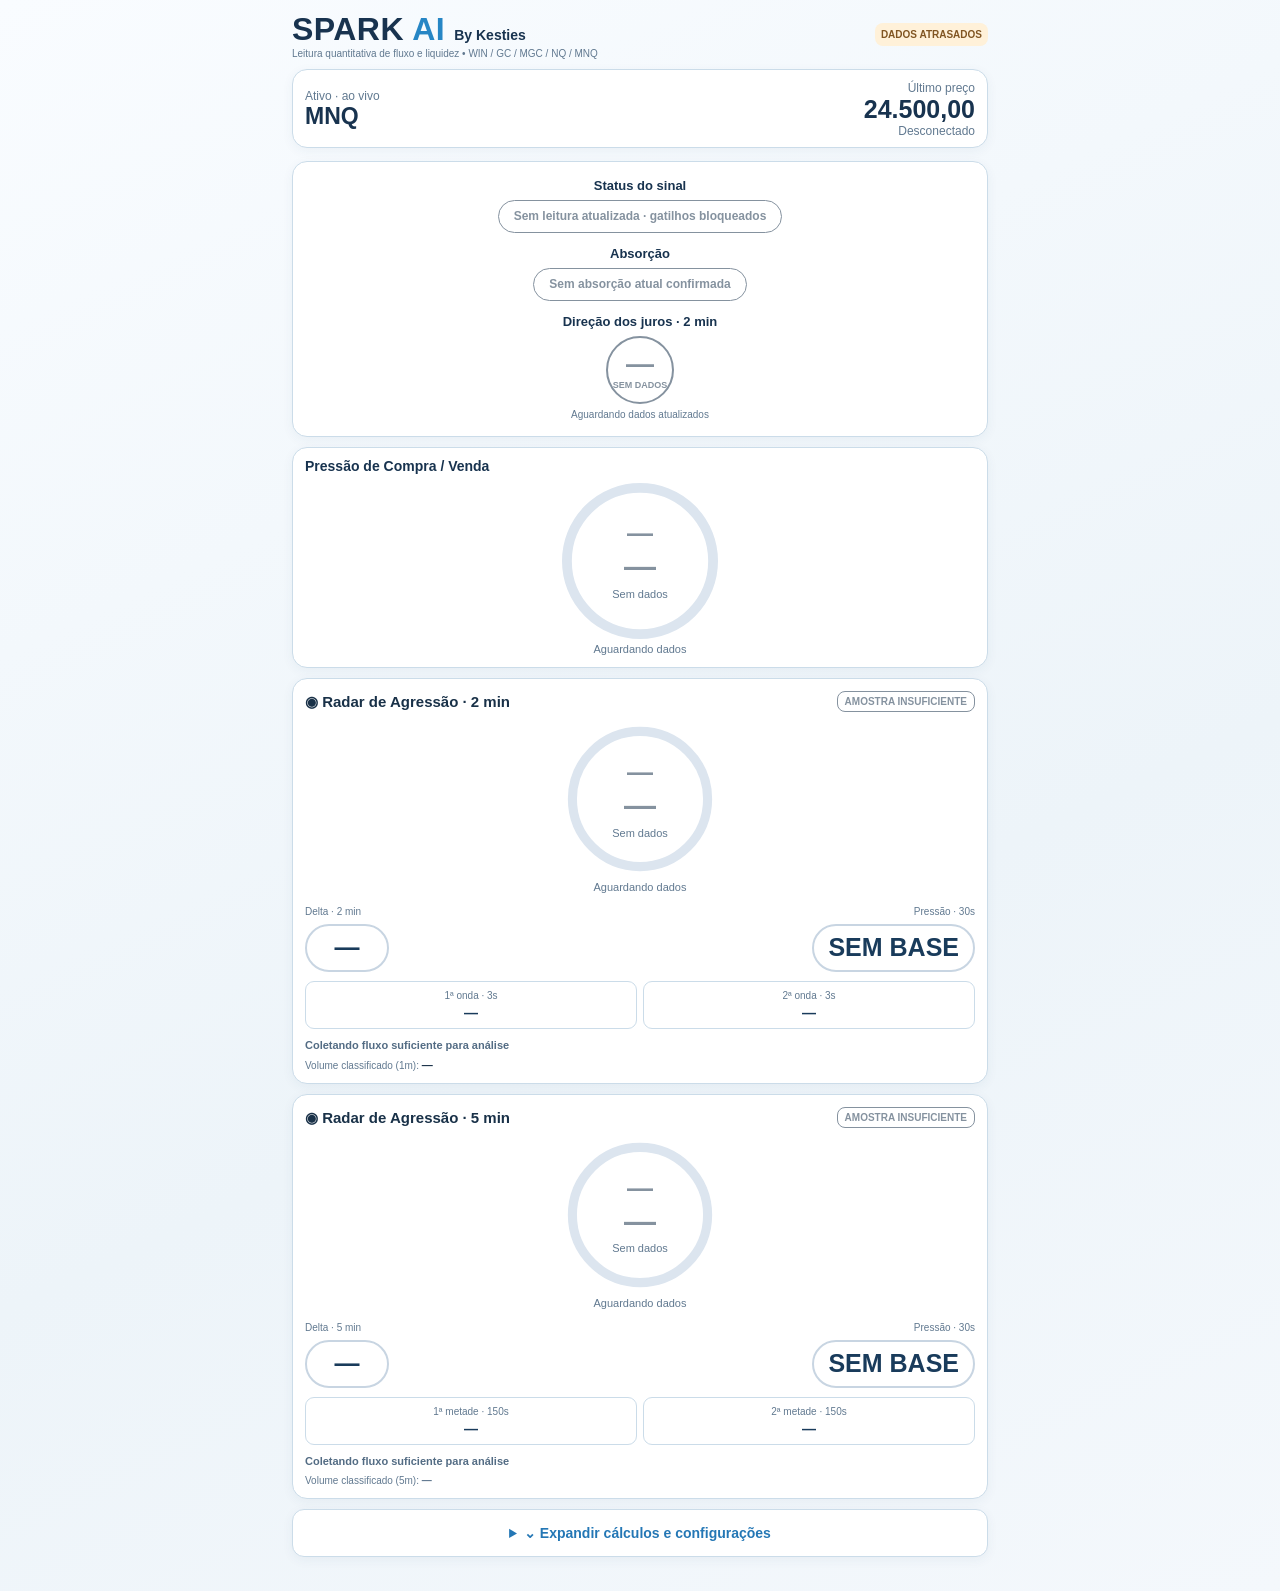
==== commit 8eb41c20: "Align interest and pressure circles with equal diameters on iPhone" ====
--- a/index.html
+++ b/index.html
@@ -1,4 +1,5 @@
 <!DOCTYPE html>
+
 <html lang="pt-BR"><head><meta charset="utf-8"/><meta content="width=device-width,initial-scale=1,viewport-fit=cover" name="viewport"/><meta content="#f2f7fb" name="theme-color"/><link href="./manifest.webmanifest" rel="manifest"/><title>Spark AI By Kesties</title><style>
 :root{font:14px -apple-system,BlinkMacSystemFont,Inter,Arial,sans-serif;color:#e7effb;background:#080e18}*{box-sizing:border-box}body{margin:0;background:radial-gradient(ellipse at top right,#192a43,#080e18 65%)}main{max-width:1100px;margin:auto;padding:17px 13px 80px}.row{display:flex;align-items:center;justify-content:space-between;flex-wrap:wrap;gap:9px}.brand{font-size:25px;font-weight:900;letter-spacing:.04em}.brand em{color:#61ccf6;font-style:normal}.muted,small{color:#9cb0cb;font-size:12px}.pill{border-radius:8px;background:#4b3a20;color:#ffe0a5;padding:8px;font-size:11px;font-weight:800}.panel{background:#131e2e;border:1px solid #2e405a;border-radius:15px;padding:16px;margin-top:13px}.hero{background:linear-gradient(115deg,#152842,#131c2b)}h2{margin:0 0 13px;font-size:16px}.price{font-size:38px;font-weight:850}.signal{font-size:21px;font-weight:850}.delta-strip{display:flex;align-items:center;justify-content:space-between;gap:10px;margin-top:12px;background:#213248;border:1px solid #41556e;border-radius:10px;padding:10px 12px}.delta-strip strong{font-size:24px;white-space:nowrap}.delta-strip small{display:block;font-size:11px}.delta-strip .delta-caption{font-weight:700;font-size:12px}.zones{display:grid;grid-template-columns:1fr 1fr;gap:9px;margin-top:12px}.zone{background:#192c41;border:1px solid #38526b;border-radius:10px;padding:11px}.zone b{display:block;font-size:20px;margin:6px 0}.zone small{display:block;line-height:1.4}.zone.active-buy{border-color:#40d69c}.zone.active-sell{border-color:#ff7388}.up{color:#40d69c}.down{color:#ff7388}.neutral{color:#b4c2d3}.warning{color:#ffdc9e;background:#332b1b;padding:10px;border-radius:8px;font-size:12px;line-height:1.5;margin-top:12px}.grid{display:grid;grid-template-columns:repeat(2,minmax(0,1fr));gap:8px}.metric{background:#1c2c41;border:1px solid #34455e;border-radius:9px;padding:10px;min-width:0}.metric span{display:block;color:#acc0d9;font-size:12px}.metric strong{font-size:19px;overflow-wrap:anywhere}.controls{display:flex;gap:9px;flex-wrap:wrap;align-items:center}input,select,button{background:#263d57;color:#eef5ff;border:1px solid #47617e;border-radius:8px;padding:9px;font:inherit;max-width:100%}button{background:#276cad;font-weight:700}button:disabled{opacity:.5}label{color:#c2d1e4;font-size:12px}input[type=number]{width:100px}input[type=url]{width:100%}.hidden{display:none}.sides{display:grid;grid-template-columns:1fr 1fr;gap:8px;margin-bottom:8px;font-weight:800;font-size:12px}.sides div:last-child{text-align:right}.bar{height:16px;display:flex;overflow:hidden;border-radius:7px;background:#43536a}.buy{background:#29c88e}.sell{background:#ef6175}.tf{display:grid;grid-template-columns:repeat(5,minmax(0,1fr));gap:5px}.tfi{background:#20314a;border:1px solid #344a67;border-radius:8px;text-align:center;padding:8px 2px}.tfi b{display:block;font-size:15px;margin:6px 0}.tfi small{font-size:10px}.event{padding:10px;background:#1e3048;border-left:3px solid #5a9ce4;border-radius:8px;margin:8px 0}.event.bad{border-left-color:#ff7181}.event.good{border-left-color:#30d5a1}.events{max-height:310px;overflow:auto}.entry{display:grid;grid-template-columns:repeat(3,minmax(0,1fr));gap:7px}.entry .metric strong{font-size:16px}.cols{display:grid;gap:0}a{color:#8fc9ff}@media(min-width:750px){.grid{grid-template-columns:repeat(4,minmax(0,1fr))}.cols{grid-template-columns:1fr 1fr;gap:13px}} 
 /* Direction has its own neutral/buy/sell color, independent from entry confirmation. */
@@ -163,16 +164,12 @@
      .then(reg=>reg.update()).catch(()=>{});
  });
 }
-</script><link href="./spark.css?v=spark-mobile-20261024-v2" rel="stylesheet"/><meta content="Spark AI" name="apple-mobile-web-app-title"/></head><body><main><header class="row compact-header"><div><div class="brand"><span class="spark-wordmark">SPARK <em>AI</em></span><span class="spark-by">By Kesties</span></div><div class="muted">Leitura quantitativa de fluxo e liquidez • WIN / GC / MGC / NQ / MNQ</div></div><span class="pill" id="sourceTag">DEMO • ARTIFICIAL</span></header>
+</script><link href="./spark.css?v=spark-align-20261024-v3" rel="stylesheet"/><meta content="Spark AI" name="apple-mobile-web-app-title"/></head><body><main><header class="row compact-header"><div><div class="brand"><span class="spark-wordmark">SPARK <em>AI</em></span><span class="spark-by">By Kesties</span></div><div class="muted">Leitura quantitativa de fluxo e liquidez • WIN / GC / MGC / NQ / MNQ</div></div><span class="pill" id="sourceTag">DEMO • ARTIFICIAL</span></header>
 <div id="focusDash">
 <section class="focus-head"><div><span class="muted">Ativo · ao vivo</span><strong id="focusInstrument">MNQ</strong></div><div class="focus-price"><span class="muted">Último preço</span><strong id="focusPrice">—</strong><small id="focusFeed">Aguardando feed</small></div></section><section aria-label="Status, absorção e direção dos juros" class="spark-status panel"><div class="spark-status-item"><h2>Status do sinal</h2><div id="sparkEntrySlot"><strong id="focusEntry">AGUARDAR</strong></div></div><div class="spark-status-item"><h2>Absorção</h2><div id="sparkAbsSlot"><strong id="focusAbsorption">SEM ABSORÇÃO DETECTADA</strong></div></div><div class="spark-status-item"><h2>Direção dos juros · 2 min</h2><div aria-label="Aguardando dados dos juros" class="spark-interest" data-tone="neutral" id="sparkInterest" role="img"><span aria-hidden="true" id="sparkInterestArrow">—</span><strong id="sparkInterestLabel">SEM DADOS</strong></div><small id="sparkInterestNote">Aguardando dados atualizados</small><span hidden="" id="sparkTreasurySlot"><strong id="focusTreasury2m">JUROS 2 MIN · AGUARDANDO</strong></span></div></section>
-<section class="focus-pressure"><div class="focus-label">Pressão de Compra / Venda</div><div class="focus-pressure-line" hidden=""><b class="up" id="focusBuy">—</b><div class="bar"><div class="buy" id="focusBuyBar" style="width:50%"></div><div class="sell" id="focusSellBar" style="width:50%"></div></div><b class="down" id="focusSell">—</b></div><div aria-label="Aguardando dados" class="spark-gauge" data-tone="neutral" id="sparkPressure" role="img"><svg aria-hidden="true" viewbox="0 0 120 120"><circle class="spark-track" cx="60" cy="60" r="52"></circle><path class="spark-arc"></path></svg><div class="spark-gauge-values"><span aria-hidden="true" class="spark-arrow">—</span><strong class="spark-percent">—</strong><span class="spark-contracts">Sem dados</span></div></div><div class="spark-gauge-caption" id="sparkPressureCaption">Aguardando dados</div></section>
+<section class="focus-pressure"><div class="focus-label">Pressão de Compra / Venda</div><div class="focus-pressure-line" hidden=""><b class="up" id="focusBuy">—</b><div class="bar"><div class="buy" id="focusBuyBar" style="width:50%"></div><div class="sell" id="focusSellBar" style="width:50%"></div></div><b class="down" id="focusSell">—</b></div><div aria-label="Aguardando dados" class="spark-gauge" data-tone="neutral" id="sparkPressure" role="img"><svg aria-hidden="true" viewBox="4.5 4.5 111 111" viewbox="0 0 120 120"><circle class="spark-track" cx="60" cy="60" r="52"></circle><path class="spark-arc"></path></svg><div class="spark-gauge-values"><span aria-hidden="true" class="spark-arrow">—</span><strong class="spark-percent">—</strong><span class="spark-contracts">Sem dados</span></div></div><div class="spark-gauge-caption" id="sparkPressureCaption">Aguardando dados</div></section>
 <section class="focus-flow focus-radar"><div class="row"><b>◉ Radar de Agressão · 2 min</b><span class="pill" id="focusBias">AGUARDANDO</span></div><div aria-label="Aguardando dados" class="spark-gauge" data-tone="neutral" id="sparkRadar2m" role="img"><svg aria-hidden="true" viewbox="0 0 120 120"><circle class="spark-track" cx="60" cy="60" r="52"></circle><path class="spark-arc"></path></svg><div class="spark-gauge-values"><span aria-hidden="true" class="spark-arrow">—</span><strong class="spark-percent">—</strong><span class="spark-contracts">Sem dados</span></div></div><div class="spark-gauge-caption" id="sparkRadar2mCaption">Aguardando dados</div><div class="radar-share" hidden=""><div><small>Compras · 2 min</small><strong id="radarBuy">—</strong></div><div style="text-align:right"><small>Vendas · 2 min</small><strong id="radarSell">—</strong></div></div><div class="radar-bar" hidden=""><div id="radarBuyBar"></div><div id="radarSellBar"></div></div><div class="radar-metrics"><div><small>Delta · 2 min</small><strong id="focusDelta">—</strong></div><div style="text-align:right"><small>Pressão · 30s</small><strong id="radarAcceleration">—</strong></div></div><div class="radar-waves"><div><small>1ª onda · 3s</small><strong id="radarWave1">—</strong></div><div><small>2ª onda · 3s</small><strong id="radarWave2">—</strong></div><div><small>Preço · 2 min</small><strong id="radarPriceMove">—</strong></div></div><div class="radar-interpret" id="radarInterpretation">Aguardando negócios classificados</div><div class="radar-foot">Volume classificado (1m): <strong id="focusVolume">—</strong></div></section>
 <section class="focus-flow focus-radar"><div class="row"><b>◉ Radar de Agressão · 5 min</b><span class="pill" id="focusBias5m">AGUARDANDO</span></div><div aria-label="Aguardando dados" class="spark-gauge" data-tone="neutral" id="sparkRadar5m" role="img"><svg aria-hidden="true" viewbox="0 0 120 120"><circle class="spark-track" cx="60" cy="60" r="52"></circle><path class="spark-arc"></path></svg><div class="spark-gauge-values"><span aria-hidden="true" class="spark-arrow">—</span><strong class="spark-percent">—</strong><span class="spark-contracts">Sem dados</span></div></div><div class="spark-gauge-caption" id="sparkRadar5mCaption">Aguardando dados</div><div class="radar-share" hidden=""><div><small>Compras · 5 min</small><strong id="radarBuy5m">—</strong></div><div style="text-align:right"><small>Vendas · 5 min</small><strong id="radarSell5m">—</strong></div></div><div class="radar-bar" hidden=""><div id="radarBuyBar5m"></div><div id="radarSellBar5m"></div></div><div class="radar-metrics"><div><small>Delta · 5 min</small><strong id="focusDelta5m">—</strong></div><div style="text-align:right"><small>Pressão · 30s</small><strong id="radarAcceleration5m">—</strong></div></div><div class="radar-waves"><div><small>1ª metade · 150s</small><strong id="radarWave15m">—</strong></div><div><small>2ª metade · 150s</small><strong id="radarWave25m">—</strong></div><div><small>Preço · 5 min</small><strong id="radarPriceMove5m">—</strong></div></div><div class="radar-interpret" id="radarInterpretation5m">Aguardando negócios classificados</div><div class="radar-foot">Volume classificado (5m): <strong id="focusVolume5m">—</strong></div></section>
-
-
-
-
 </div>
 <details class="advanced-details" id="advancedDetails"><summary>⌄ Expandir cálculos e configurações</summary><div id="advancedContent"><section class="panel" id="candleFlowPanel"><h2>Formação dos candles · 2 e 5 min</h2><div id="candleFlowBars">Aguardando servidor atualizado e negócios ao vivo.</div><p aria-live="polite" id="candleFlowSetup">Sem gatilho confirmado.</p><small>Delta estimado confirma o gatilho; absorção isolada é observação.</small></section><div class="focus-grid">
 <section class="focus-tile"><b>Direção</b><div class="focus-big" id="focusDirection">↔</div><strong id="focusDirectionText">AGUARDAR</strong><small id="focusDirectionNote">Aguardando confirmação</small></section>
@@ -185,4 +182,4 @@
 <section class="panel"><h2>Fluxo por tempo</h2><div class="tf" id="timeframes"></div><p class="muted" id="feedAge">Sem dados.</p><p class="muted">1m, 5m, 15m, 30m e diário. Janelas incompletas são sinalizadas.</p></section>
 <div class="cols"><section class="panel"><h2>Plano de entrada assistido</h2><div class="metric"><span>ESTADO</span><strong id="stage">OBSERVAÇÃO</strong></div><p class="muted" id="reason">Aguardando fluxo.</p><div class="entry"><div class="metric"><span>Entrada</span><strong id="entry">—</strong></div><div class="metric"><span>Stop</span><strong id="stopPrice">—</strong></div><div class="metric"><span>Risco</span><strong id="risk">—</strong></div></div><div class="entry" style="margin-top:8px"><div class="metric"><span>Alvo 1</span><strong id="target1">—</strong></div><div class="metric"><span>Alvo 2</span><strong id="target2">—</strong></div><div class="metric"><span>Nível</span><strong id="breakLevel">132.480</strong></div></div><p class="muted">WIN: stop máximo de 200 pontos. Ouro e Nasdaq: alertas informativos sem exigir stop no Spark AI; configure e execute seu próprio controle de risco na NinjaTrader. O Spark AI não envia ordens.</p></section>
 <section class="panel"><h2>Análise explicável</h2><p class="muted" id="intelligence">Delta, velocidade, deslocamento, pressão, liquidez e rompimento. IA preditiva externa não conectada.</p><h2>Alertas e acompanhamento</h2><div class="controls"><button id="enablePush" type="button">Ativar alertas no iPhone</button><button id="testPush" type="button">Testar notificação push</button><span class="muted" id="pushStatus">Para iPhone: adicionar o Spark AI à Tela de Início antes de ativar.</span></div><p class="muted" id="outcomeSummary">Sem resultados medidos.</p><div class="events" id="events">Nenhum alerta.</div><div class="controls"><button id="export">Exportar CSV</button><button id="clear">Limpar alertas</button></div></section></div>
-<section class="panel"><a href="./gold.html">Módulo Gold anterior →</a><p class="muted">Não identifica nominalmente bancos ou fundos. Absorção e liquidez oculta exigem dados de livro de ofertas. Sinais não validados; não utilizar para execução financeira sem testes fora da amostra, custos, slippage e latência.</p></section></div></details></main><script defer="" src="./app.js?v=spark-mobile-20261024-v2"></script></body></html>+<section class="panel"><a href="./gold.html">Módulo Gold anterior →</a><p class="muted">Não identifica nominalmente bancos ou fundos. Absorção e liquidez oculta exigem dados de livro de ofertas. Sinais não validados; não utilizar para execução financeira sem testes fora da amostra, custos, slippage e latência.</p></section></div></details></main><script defer="" src="./app.js?v=spark-align-20261024-v3"></script></body></html>
--- a/spark.css
+++ b/spark.css
@@ -124,3 +124,16 @@
  .spark-status h2{font-size:10px;margin-bottom:2px}
  .spark-status #focusEntry,.spark-status #focusAbsorption{font-size:10px!important;line-height:1.2;padding:3px 6px}
 }
+
+/* Shared right-hand column gives the two small circles one size and centerline. */
+@media(max-width:600px) and (orientation:portrait){
+ :root{--spark-small-circle:60px}
+ #focusDash .spark-status,#focusDash .focus-pressure{grid-template-columns:minmax(0,1fr) 104px;padding-left:10px!important;padding-right:10px!important}
+ .spark-status .spark-interest,#sparkPressure{width:var(--spark-small-circle);height:var(--spark-small-circle);justify-self:center;margin-left:auto;margin-right:auto}
+ .spark-status .spark-status-item:nth-child(3) h2{font-size:11px;margin-bottom:3px}
+}
+@media(max-width:600px) and (max-height:740px) and (orientation:portrait){
+ :root{--spark-small-circle:48px}
+ .spark-status .spark-status-item:nth-child(3) h2{font-size:10px;margin-bottom:2px}
+ #sparkInterestNote{font-size:7px!important}
+}
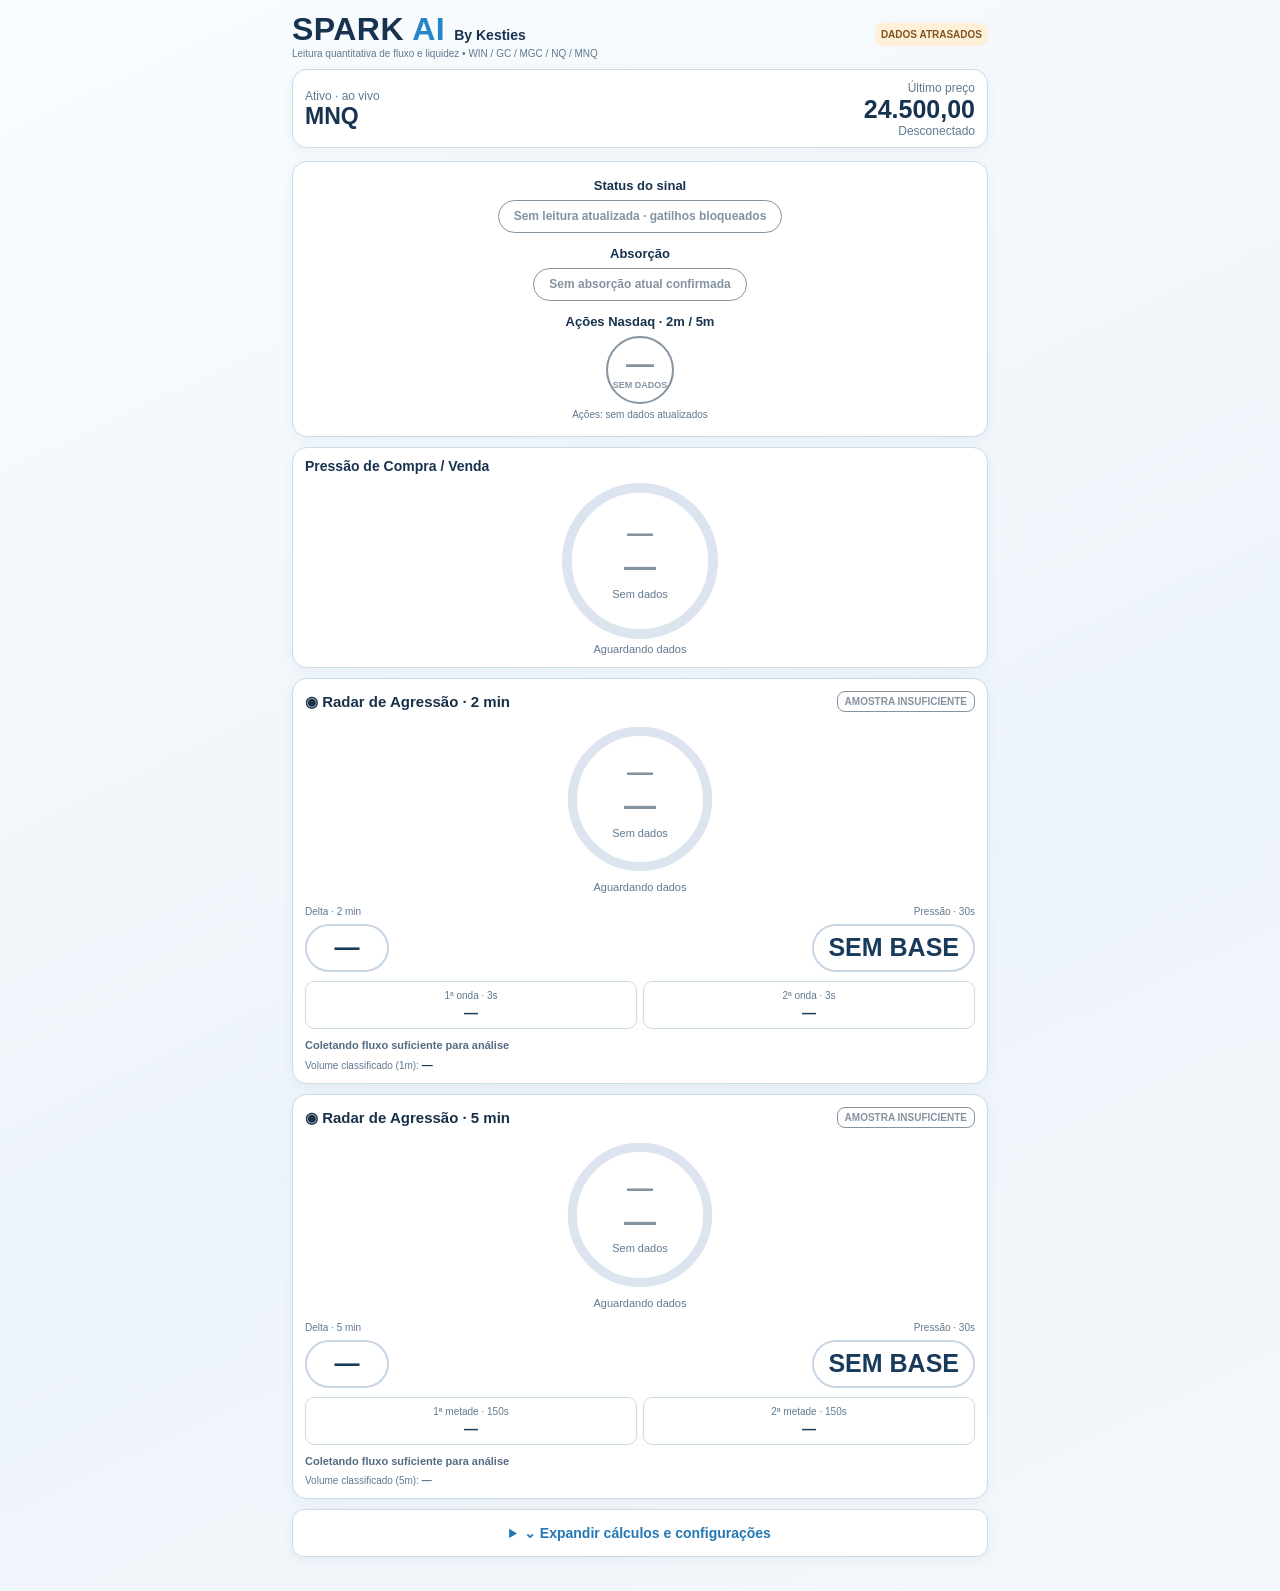
==== commit dd6ca716: "Replace Nasdaq Treasury context with weighted six-stock 2m/5m basket Stream independent real-time NB" ====
--- a/index.html
+++ b/index.html
@@ -164,9 +164,9 @@
      .then(reg=>reg.update()).catch(()=>{});
  });
 }
-</script><link href="./spark.css?v=spark-align-20261024-v3" rel="stylesheet"/><meta content="Spark AI" name="apple-mobile-web-app-title"/></head><body><main><header class="row compact-header"><div><div class="brand"><span class="spark-wordmark">SPARK <em>AI</em></span><span class="spark-by">By Kesties</span></div><div class="muted">Leitura quantitativa de fluxo e liquidez • WIN / GC / MGC / NQ / MNQ</div></div><span class="pill" id="sourceTag">DEMO • ARTIFICIAL</span></header>
+</script><link href="./spark.css?v=spark-rules-20261028-v5" rel="stylesheet"/><meta content="Spark AI" name="apple-mobile-web-app-title"/></head><body><main><header class="row compact-header"><div><div class="brand"><span class="spark-wordmark">SPARK <em>AI</em></span><span class="spark-by">By Kesties</span></div><div class="muted">Leitura quantitativa de fluxo e liquidez • WIN / GC / MGC / NQ / MNQ</div></div><span class="pill" id="sourceTag">DEMO • ARTIFICIAL</span></header>
 <div id="focusDash">
-<section class="focus-head"><div><span class="muted">Ativo · ao vivo</span><strong id="focusInstrument">MNQ</strong></div><div class="focus-price"><span class="muted">Último preço</span><strong id="focusPrice">—</strong><small id="focusFeed">Aguardando feed</small></div></section><section aria-label="Status, absorção e direção dos juros" class="spark-status panel"><div class="spark-status-item"><h2>Status do sinal</h2><div id="sparkEntrySlot"><strong id="focusEntry">AGUARDAR</strong></div></div><div class="spark-status-item"><h2>Absorção</h2><div id="sparkAbsSlot"><strong id="focusAbsorption">SEM ABSORÇÃO DETECTADA</strong></div></div><div class="spark-status-item"><h2>Direção dos juros · 2 min</h2><div aria-label="Aguardando dados dos juros" class="spark-interest" data-tone="neutral" id="sparkInterest" role="img"><span aria-hidden="true" id="sparkInterestArrow">—</span><strong id="sparkInterestLabel">SEM DADOS</strong></div><small id="sparkInterestNote">Aguardando dados atualizados</small><span hidden="" id="sparkTreasurySlot"><strong id="focusTreasury2m">JUROS 2 MIN · AGUARDANDO</strong></span></div></section>
+<section class="focus-head"><div><span class="muted">Ativo · ao vivo</span><strong id="focusInstrument">MNQ</strong></div><div class="focus-price"><span class="muted">Último preço</span><strong id="focusPrice">—</strong><small id="focusFeed">Aguardando feed</small></div></section><section aria-label="Status, absorção e direção das ações" class="spark-status panel"><div class="spark-status-item"><h2>Status do sinal</h2><div id="sparkEntrySlot"><strong id="focusEntry">AGUARDAR</strong></div></div><div class="spark-status-item"><h2>Absorção</h2><div id="sparkAbsSlot"><strong id="focusAbsorption">SEM ABSORÇÃO DETECTADA</strong></div></div><div class="spark-status-item"><h2>Ações Nasdaq · 2m / 5m</h2><div aria-label="Aguardando dados das seis ações" class="spark-interest" data-tone="neutral" id="sparkInterest" role="img"><span aria-hidden="true" id="sparkInterestArrow">—</span><strong id="sparkInterestLabel">SEM DADOS</strong></div><small id="sparkInterestNote">Aguardando dados atualizados</small><span hidden="" id="sparkTreasurySlot"><strong id="focusTreasury2m">AÇÕES 2m / 5m · AGUARDANDO</strong></span></div></section>
 <section class="focus-pressure"><div class="focus-label">Pressão de Compra / Venda</div><div class="focus-pressure-line" hidden=""><b class="up" id="focusBuy">—</b><div class="bar"><div class="buy" id="focusBuyBar" style="width:50%"></div><div class="sell" id="focusSellBar" style="width:50%"></div></div><b class="down" id="focusSell">—</b></div><div aria-label="Aguardando dados" class="spark-gauge" data-tone="neutral" id="sparkPressure" role="img"><svg aria-hidden="true" viewBox="4.5 4.5 111 111" viewbox="0 0 120 120"><circle class="spark-track" cx="60" cy="60" r="52"></circle><path class="spark-arc"></path></svg><div class="spark-gauge-values"><span aria-hidden="true" class="spark-arrow">—</span><strong class="spark-percent">—</strong><span class="spark-contracts">Sem dados</span></div></div><div class="spark-gauge-caption" id="sparkPressureCaption">Aguardando dados</div></section>
 <section class="focus-flow focus-radar"><div class="row"><b>◉ Radar de Agressão · 2 min</b><span class="pill" id="focusBias">AGUARDANDO</span></div><div aria-label="Aguardando dados" class="spark-gauge" data-tone="neutral" id="sparkRadar2m" role="img"><svg aria-hidden="true" viewbox="0 0 120 120"><circle class="spark-track" cx="60" cy="60" r="52"></circle><path class="spark-arc"></path></svg><div class="spark-gauge-values"><span aria-hidden="true" class="spark-arrow">—</span><strong class="spark-percent">—</strong><span class="spark-contracts">Sem dados</span></div></div><div class="spark-gauge-caption" id="sparkRadar2mCaption">Aguardando dados</div><div class="radar-share" hidden=""><div><small>Compras · 2 min</small><strong id="radarBuy">—</strong></div><div style="text-align:right"><small>Vendas · 2 min</small><strong id="radarSell">—</strong></div></div><div class="radar-bar" hidden=""><div id="radarBuyBar"></div><div id="radarSellBar"></div></div><div class="radar-metrics"><div><small>Delta · 2 min</small><strong id="focusDelta">—</strong></div><div style="text-align:right"><small>Pressão · 30s</small><strong id="radarAcceleration">—</strong></div></div><div class="radar-waves"><div><small>1ª onda · 3s</small><strong id="radarWave1">—</strong></div><div><small>2ª onda · 3s</small><strong id="radarWave2">—</strong></div><div><small>Preço · 2 min</small><strong id="radarPriceMove">—</strong></div></div><div class="radar-interpret" id="radarInterpretation">Aguardando negócios classificados</div><div class="radar-foot">Volume classificado (1m): <strong id="focusVolume">—</strong></div></section>
 <section class="focus-flow focus-radar"><div class="row"><b>◉ Radar de Agressão · 5 min</b><span class="pill" id="focusBias5m">AGUARDANDO</span></div><div aria-label="Aguardando dados" class="spark-gauge" data-tone="neutral" id="sparkRadar5m" role="img"><svg aria-hidden="true" viewbox="0 0 120 120"><circle class="spark-track" cx="60" cy="60" r="52"></circle><path class="spark-arc"></path></svg><div class="spark-gauge-values"><span aria-hidden="true" class="spark-arrow">—</span><strong class="spark-percent">—</strong><span class="spark-contracts">Sem dados</span></div></div><div class="spark-gauge-caption" id="sparkRadar5mCaption">Aguardando dados</div><div class="radar-share" hidden=""><div><small>Compras · 5 min</small><strong id="radarBuy5m">—</strong></div><div style="text-align:right"><small>Vendas · 5 min</small><strong id="radarSell5m">—</strong></div></div><div class="radar-bar" hidden=""><div id="radarBuyBar5m"></div><div id="radarSellBar5m"></div></div><div class="radar-metrics"><div><small>Delta · 5 min</small><strong id="focusDelta5m">—</strong></div><div style="text-align:right"><small>Pressão · 30s</small><strong id="radarAcceleration5m">—</strong></div></div><div class="radar-waves"><div><small>1ª metade · 150s</small><strong id="radarWave15m">—</strong></div><div><small>2ª metade · 150s</small><strong id="radarWave25m">—</strong></div><div><small>Preço · 5 min</small><strong id="radarPriceMove5m">—</strong></div></div><div class="radar-interpret" id="radarInterpretation5m">Aguardando negócios classificados</div><div class="radar-foot">Volume classificado (5m): <strong id="focusVolume5m">—</strong></div></section>
@@ -177,9 +177,10 @@
 <section class="focus-tile"><b>Juros / Treasury</b><strong class="focus-state" id="focusTreasury">AGUARDANDO</strong><small id="focusTreasuryNote">Sem confirmação direcional</small></section>
 <section class="focus-tile"><b>Estrutura</b><div class="focus-structure"><span>Rompimento <b id="focusBreak">—</b></span><span>Ondas <b id="focusWaves">Pesquisa</b></span><span>Absorção <b id="focusAbs">—</b></span></div></section>
 </div><section class="focus-entry"><div><small>Stop / Alvo</small><strong id="focusRisk">— / —</strong><small>Informativo · sem ordens</small></div></section><section class="panel"><h2>Pressão compradora × vendedora</h2><div class="sides"><div class="up">◀ COMPRA <span id="buyPct">50%</span></div><div class="down">VENDA <span id="sellPct">50%</span> ▶</div></div><div class="bar"><div class="buy" id="buyBar" style="width:50%"></div><div class="sell" id="sellBar" style="width:50%"></div></div><p class="muted" id="flowNarrative">Aguardando agressões classificadas.</p><div class="grid"><div class="metric"><span>Delta</span><strong id="delta">—</strong></div><div class="metric"><span>Volume</span><strong id="volume">—</strong></div><div class="metric"><span>Negócios / seg</span><strong id="rate">—</strong></div><div class="metric"><span>Força /100</span><strong id="score">—</strong></div></div></section><section class="panel hero"><div class="row"><div><div class="muted" id="instrumentLabel">WIN · Mini índice</div><div class="price" id="price">132.400</div><div class="muted" id="priceHint">Preço fictício</div></div><div><div class="muted">SINAL EXPERIMENTAL</div><div class="signal neutral" id="signal">AGUARDAR</div><div class="muted" id="confidence">Força heurística: —</div></div></div><div aria-live="polite" class="delta-strip"><div><small>DELTA AGRESSOR · ÚLTIMOS 60s</small><div class="delta-caption" id="heroDeltaTrend">Aguardando fluxo</div></div><strong class="neutral" id="heroDelta">—</strong></div><div aria-live="polite" class="zone" style="margin-top:10px"><small>FIBO · ESTRUTURAL</small><b id="heroFibo" style="font-size:17px">—</b><small id="heroFiboDetail">30m / 60m · aguardando</small></div><div aria-live="polite" class="zone" style="margin-top:10px"><small>CONFLUÊNCIA · DELTA + PREÇO + JUROS (QUANDO DISPONÍVEL)</small><b id="shortConfluence">Aguardando dados</b><small id="shortDelta">1s / 3s / 5s: —</small><small id="shortAcceleration">Aceleração: —</small><small id="shortMove">Deslocamento: —</small><small>Critérios heurísticos, não garantem entrada segura.</small></div><div class="zones"><div class="zone" id="buyZoneCard"><small>GATILHO DE COMPRA</small><b class="up" id="buyTrigger">Aguardando dados</b><small id="buyZoneText">Possível compra após romper e confirmar fluxo acima da resistência</small></div><div class="zone" id="sellZoneCard"><small>GATILHO DE VENDA</small><b class="down" id="sellTrigger">Aguardando dados</b><small id="sellZoneText">Possível venda após perder o suporte e confirmar fluxo vendedor</small></div></div><div aria-live="polite" class="zone" style="margin-top:11px"><small>REGIÃO DE ABSORÇÃO · HIPÓTESE</small><b id="absZone">Aguardando negócios</b><small id="absStatus">Sem evidência suficiente.</small><small id="absDirection">Direção: aguardando confirmação.</small></div><p class="muted" id="triggerInfo">Níveis de observação: não constituem ordens ou indicação de alta probabilidade.</p><div class="warning">Painel experimental, sem ordens automáticas. O score não é probabilidade de acerto. DEMO usa números inventados; dados reais exigem fornecedor licenciado e servidor seguro.</div></section>
-<section class="panel"><h2>Fibonacci · regiões de retração</h2><p class="muted" id="fibDirection">Sem pivôs identificados</p><div class="metric"><span>38,2% · 50%–61,8% (zona prioritária) · 78,6%</span><strong id="fibLevels" style="font-size:14px;line-height:1.7">—</strong></div><p class="muted" id="fibStatus">Aguardando histórico de preços</p><p class="muted">Pivôs estruturais de 30m e 60m, com dados suficientes; sessão anterior indisponível até integração histórica. É somente confluência contextual, não habilita entradas nem substitui o filtro de juros/fluxo.</p></section>
-<section class="panel"><h2>Confluência juros + agressão anormal</h2><p class="muted" id="filterState">FILTROS: aguardando dados.</p><div class="grid"><div class="metric"><span>Juros DI1 / Treasury</span><strong id="diStatus" style="font-size:15px">Aguardando</strong></div><div class="metric"><span>Pressão vs. normal</span><strong id="burstStatus" style="font-size:15px">Aguardando</strong></div><div class="metric"><span>Confluência</span><strong id="confluence" style="font-size:15px">Sem confirmação</strong></div></div><p class="muted">Pré-alerta por pressão acima de 1,8× o volume médio por segundo (mín. oito janelas), predomínio agressor acima de 55% e DI1 movendo-se em direção oposta. Janela de 2–3 segundos é objetivo experimental, não previsão garantida.</p></section><section class="panel"><h2>Diagnóstico das fontes</h2><div class="grid"><div class="metric"><span>WIN / instrumento</span><strong id="healthWin">Desconectado</strong></div><div class="metric"><span>DI1</span><strong id="healthDI">Desconectado</strong></div><div class="metric"><span>Book de ofertas</span><strong id="healthBook">Não integrado</strong></div><div class="metric"><span>Qualidade</span><strong id="healthQuality">Aguardando</strong></div></div><p class="muted" id="healthDetail">Diagnóstico demonstrativo: o book exige fonte e protocolo próprios; nenhuma conexão é inferida.</p><div class="controls"><button id="selfTest" type="button">Testar cenários sintéticos</button><span class="muted" id="selfTestResult">Teste não executado</span></div></section><section class="panel"><h2>Mercado e fonte</h2><div class="controls"><label>Instrumento <select id="instrument"><option value="WIN">WIN · Mini índice</option><option value="GC">GC · Ouro futuro</option><option value="MGC">MGC · Micro ouro</option><option value="NQ">NQ · E-mini Nasdaq</option><option selected="" value="MNQ">MNQ · Micro Nasdaq</option></select></label><label>Fonte <select id="source"><option value="demo">Simulação</option><option value="csv">Replay CSV</option><option selected="" value="ws">WebSocket WSS</option></select></label><label>Nível de rompimento <input id="level" step="5" type="number" value="132480"/></label><label>Stop máx. WIN (opcional para ouro/Nasdaq) <input id="maxStop" max="200" min="0.01" step="5" type="number" value="200"/></label></div><div class="hidden" id="csvWrap"><p class="muted">CSV com colunas timestamp,price,size,side,symbol (side: buy/sell). Reprodução acelerada.</p><input accept=".csv,text/csv" id="file" type="file"/></div><div class="panel" id="pairedInfo" style="margin:12px 0;padding:12px">Micro MGCZ6/MNQZ6: preço e delta próprios; GCZ6/NQZ6 como referência: <strong id="gcRefInfo">Aguardando negócios do contrato maior</strong>. Os fluxos não são somados.</div><div class="hidden" id="wsWrap"><p class="muted">Servidor próprio autorizado, sem chaves de API no navegador.</p><input id="endpoint" placeholder="wss://servidor/market" type="url" value="wss://p01--flow-ai-terminal--9x4b7j6xqn8l.code.run"/><label>Token de acesso ao Spark AI <input autocomplete="off" id="bridgeToken" placeholder="Token privado do servidor" type="password"/></label><label>Contrato Massive validado <input id="contract" maxlength="20" placeholder="GCZ6" type="text" value="MNQZ6"/></label><p class="muted">Contrato selecionado manualmente; o sistema ainda não faz rolagem automática. Utilize somente servidor WSS privado com TLS e autenticação.</p></div><p class="muted" id="demoPhase">Cenário fictício disponível — clique em Iniciar</p><div class="controls" style="margin-top:12px"><button id="start">▶ Iniciar</button><button disabled="" id="stop">Pausar</button><button id="reset">Zerar</button><span class="muted" id="status">Parado</span></div></section>
+<section class="panel"><h2>Fibonacci · regiões de retração</h2><p class="muted" id="fibDirection">Sem pivôs identificados</p><div class="metric"><span>38,2% · 50%–61,8% (zona prioritária) · 78,6%</span><strong id="fibLevels" style="font-size:14px;line-height:1.7">—</strong></div><p class="muted" id="fibStatus">Aguardando histórico de preços</p><p class="muted">Pivôs estruturais de 30m e 60m, com dados suficientes; sessão anterior indisponível até integração histórica. É somente confluência contextual, não habilita entradas nem substitui o filtro de fluxo.</p></section>
+<section class="panel"><h2>Confluência ações + fluxo</h2><p class="muted" id="filterState">FILTROS: aguardando dados.</p><div class="grid"><div class="metric"><span>Ações Nasdaq / DI1 (WIN)</span><strong id="diStatus" style="font-size:15px">Aguardando</strong></div><div class="metric"><span>Pressão vs. normal</span><strong id="burstStatus" style="font-size:15px">Aguardando</strong></div><div class="metric"><span>Confluência</span><strong id="confluence" style="font-size:15px">Sem confirmação</strong></div></div><p class="muted">Pré-alerta por pressão acima de 1,8× o volume médio por segundo (mín. oito janelas), predomínio agressor acima de 55% e fluxo direcional. Nasdaq: NVDA, AAPL, MSFT, MU, AMZN e AMD como confluência ponderada em 2 e 5 minutos, sem bloqueio obrigatório. Pesos de 29/10/2026, configuráveis no servidor. Janela de 2–3 segundos é objetivo experimental, não previsão garantida.</p></section><section class="panel"><h2>Diagnóstico das fontes</h2><div class="grid"><div class="metric"><span>WIN / instrumento</span><strong id="healthWin">Desconectado</strong></div><div class="metric"><span>Ações / DI1</span><strong id="healthDI">Desconectado</strong></div><div class="metric"><span>Book de ofertas</span><strong id="healthBook">Não integrado</strong></div><div class="metric"><span>Qualidade</span><strong id="healthQuality">Aguardando</strong></div></div><p class="muted" id="healthDetail">Diagnóstico demonstrativo: o book exige fonte e protocolo próprios; nenhuma conexão é inferida.</p><div class="controls"><button id="selfTest" type="button">Testar cenários sintéticos</button><span class="muted" id="selfTestResult">Teste não executado</span></div></section><section class="panel"><h2>Mercado e fonte</h2><div class="controls"><label>Instrumento <select id="instrument"><option value="WIN">WIN · Mini índice</option><option value="GC">GC · Ouro futuro</option><option value="MGC">MGC · Micro ouro</option><option value="NQ">NQ · E-mini Nasdaq</option><option selected="" value="MNQ">MNQ · Micro Nasdaq</option></select></label><label>Fonte <select id="source"><option value="demo">Simulação</option><option value="csv">Replay CSV</option><option selected="" value="ws">WebSocket WSS</option></select></label><label>Nível de rompimento <input id="level" step="5" type="number" value="132480"/></label><label>Stop máx. WIN (opcional para ouro/Nasdaq) <input id="maxStop" max="200" min="0.01" step="5" type="number" value="200"/></label></div><div class="hidden" id="csvWrap"><p class="muted">CSV com colunas timestamp,price,size,side,symbol (side: buy/sell). Reprodução acelerada.</p><input accept=".csv,text/csv" id="file" type="file"/></div><div class="panel" id="pairedInfo" style="margin:12px 0;padding:12px">Micro MGCZ6/MNQZ6: preço e delta próprios; GCZ6/NQZ6 como referência: <strong id="gcRefInfo">Aguardando negócios do contrato maior</strong>. Os fluxos não são somados.</div><div class="hidden" id="wsWrap"><p class="muted">Servidor próprio autorizado, sem chaves de API no navegador.</p><input id="endpoint" placeholder="wss://servidor/market" type="url" value="wss://p01--flow-ai-terminal--9x4b7j6xqn8l.code.run"/><label>Token de acesso ao Spark AI <input autocomplete="off" id="bridgeToken" placeholder="Token privado do servidor" type="password"/></label><label>Contrato Massive validado <input id="contract" maxlength="20" placeholder="GCZ6" type="text" value="MNQZ6"/></label><p class="muted">Contrato selecionado manualmente; o sistema ainda não faz rolagem automática. Utilize somente servidor WSS privado com TLS e autenticação.</p></div><p class="muted" id="demoPhase">Cenário fictício disponível — clique em Iniciar</p><div class="controls" style="margin-top:12px"><button id="start">▶ Iniciar</button><button disabled="" id="stop">Pausar</button><button id="reset">Zerar</button><span class="muted" id="status">Parado</span></div></section>
 <section class="panel"><h2>Fluxo por tempo</h2><div class="tf" id="timeframes"></div><p class="muted" id="feedAge">Sem dados.</p><p class="muted">1m, 5m, 15m, 30m e diário. Janelas incompletas são sinalizadas.</p></section>
 <div class="cols"><section class="panel"><h2>Plano de entrada assistido</h2><div class="metric"><span>ESTADO</span><strong id="stage">OBSERVAÇÃO</strong></div><p class="muted" id="reason">Aguardando fluxo.</p><div class="entry"><div class="metric"><span>Entrada</span><strong id="entry">—</strong></div><div class="metric"><span>Stop</span><strong id="stopPrice">—</strong></div><div class="metric"><span>Risco</span><strong id="risk">—</strong></div></div><div class="entry" style="margin-top:8px"><div class="metric"><span>Alvo 1</span><strong id="target1">—</strong></div><div class="metric"><span>Alvo 2</span><strong id="target2">—</strong></div><div class="metric"><span>Nível</span><strong id="breakLevel">132.480</strong></div></div><p class="muted">WIN: stop máximo de 200 pontos. Ouro e Nasdaq: alertas informativos sem exigir stop no Spark AI; configure e execute seu próprio controle de risco na NinjaTrader. O Spark AI não envia ordens.</p></section>
 <section class="panel"><h2>Análise explicável</h2><p class="muted" id="intelligence">Delta, velocidade, deslocamento, pressão, liquidez e rompimento. IA preditiva externa não conectada.</p><h2>Alertas e acompanhamento</h2><div class="controls"><button id="enablePush" type="button">Ativar alertas no iPhone</button><button id="testPush" type="button">Testar notificação push</button><span class="muted" id="pushStatus">Para iPhone: adicionar o Spark AI à Tela de Início antes de ativar.</span></div><p class="muted" id="outcomeSummary">Sem resultados medidos.</p><div class="events" id="events">Nenhum alerta.</div><div class="controls"><button id="export">Exportar CSV</button><button id="clear">Limpar alertas</button></div></section></div>
-<section class="panel"><a href="./gold.html">Módulo Gold anterior →</a><p class="muted">Não identifica nominalmente bancos ou fundos. Absorção e liquidez oculta exigem dados de livro de ofertas. Sinais não validados; não utilizar para execução financeira sem testes fora da amostra, custos, slippage e latência.</p></section></div></details></main><script defer="" src="./app.js?v=spark-align-20261024-v3"></script></body></html>+<section class="panel"><a href="./gold.html">Módulo Gold anterior →</a><p class="muted">Não identifica nominalmente bancos ou fundos. Absorção e liquidez oculta exigem dados de livro de ofertas. Sinais não validados; não utilizar para execução financeira sem testes fora da amostra, custos, slippage e latência.</p></section></div></details></main><script defer="" src="./app.js?v=spark-rules-20261028-v5"></script></body></html>
+
